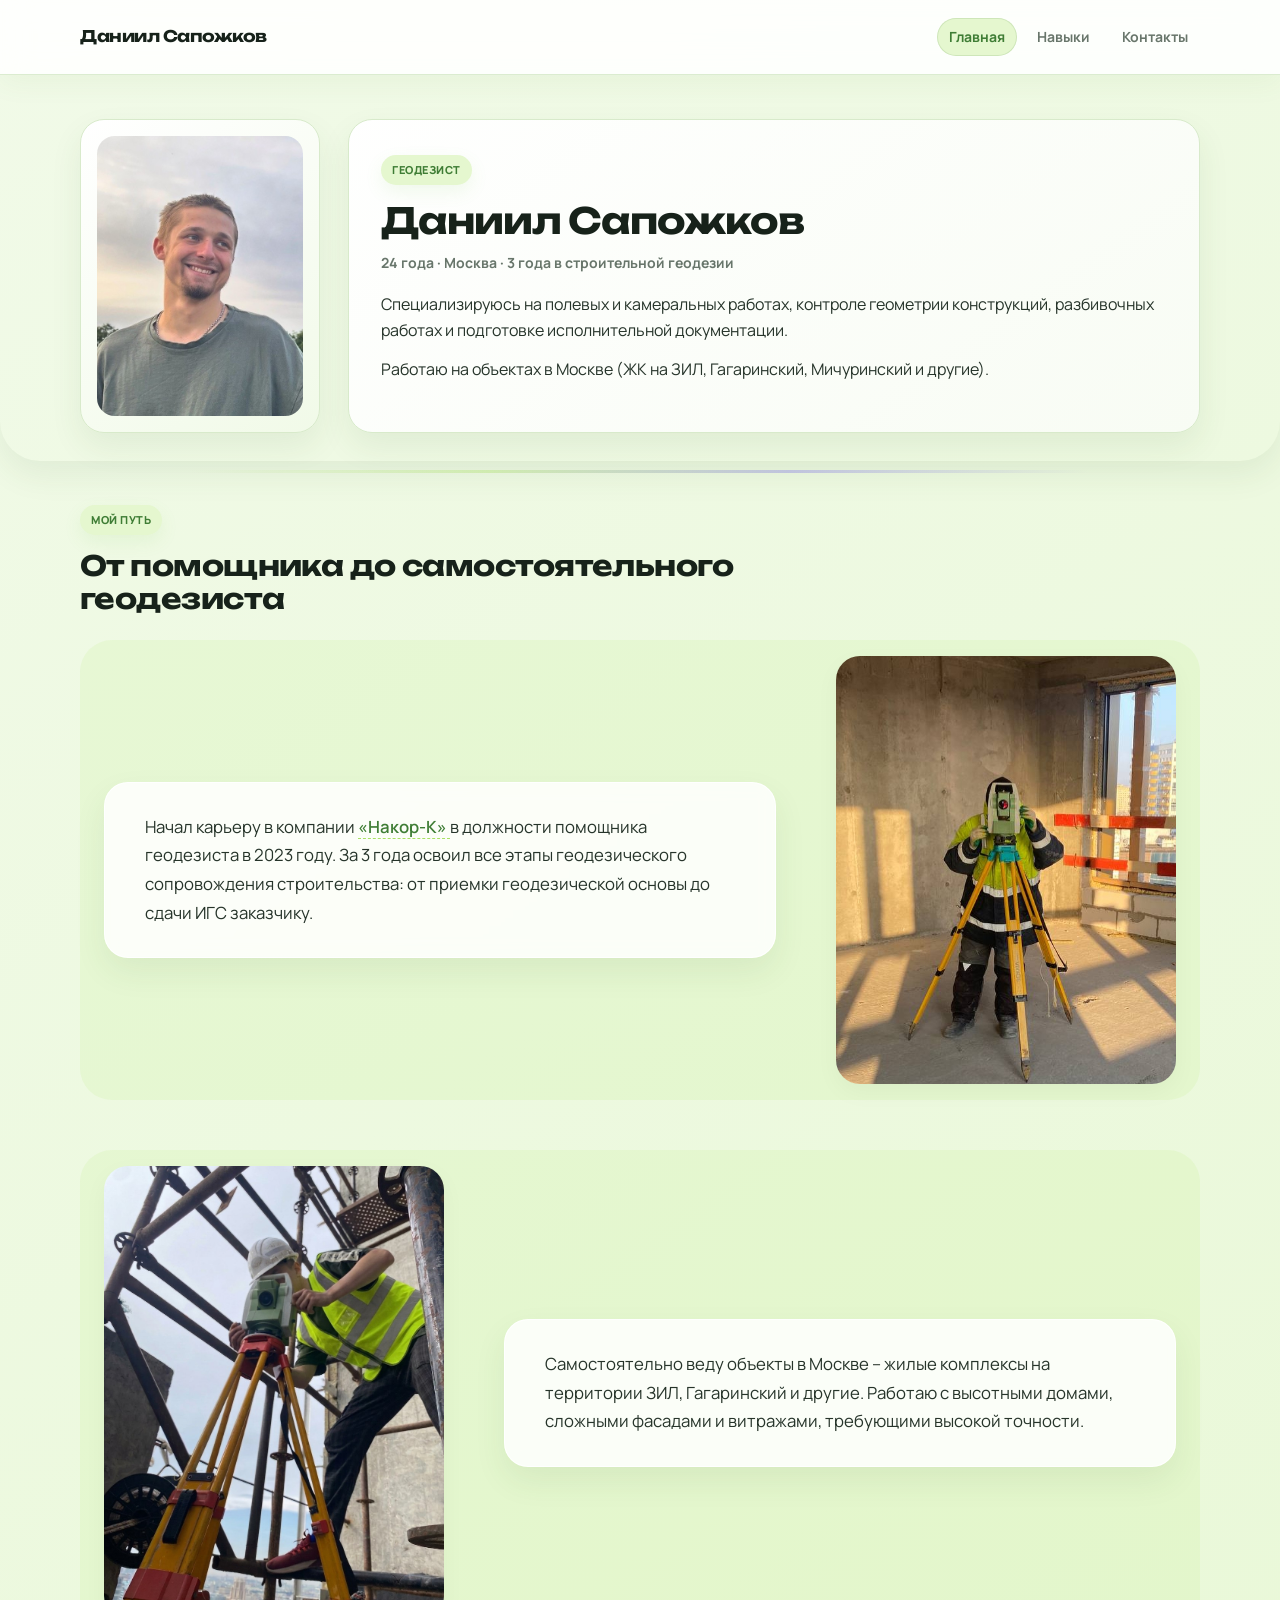
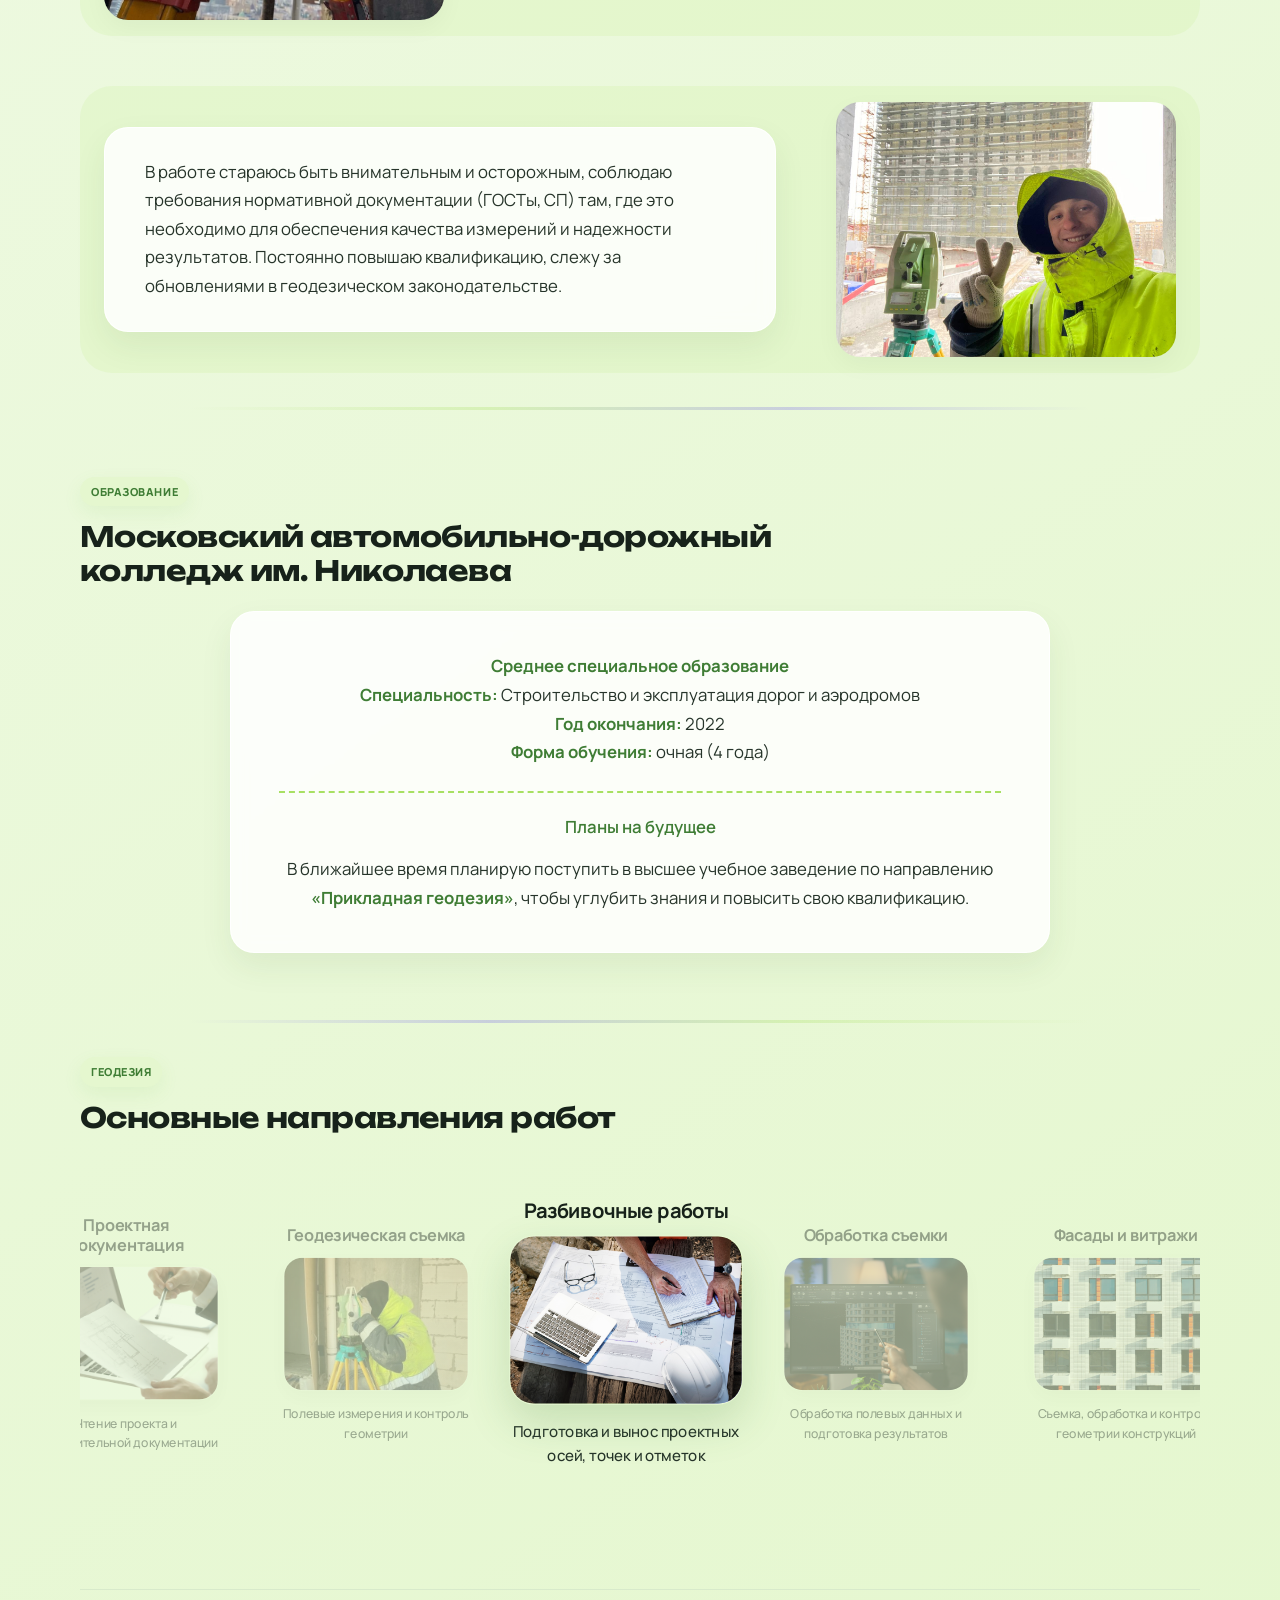
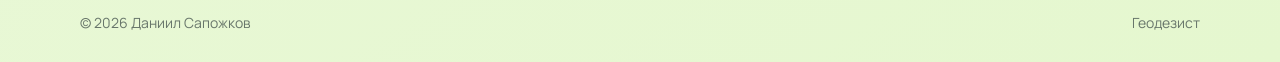
==== index.html @ 373ad5f1 "Update index.html" ====
<!DOCTYPE html>
<html lang="ru">
<head>
  <meta charset="UTF-8" />
  <meta name="viewport" content="width=device-width, initial-scale=1.0" />
  <title>Даниил Сапожков | Главная</title>
  <meta name="description" content="Профессиональный профиль геодезиста Даниила Сапожкова." />
  
  <style>
    /* ====================================================
       ВСЕ СТИЛИ (ОБЪЕДИНеННЫЕ) – ЗДЕСЬ ВСе, ЧТО БЫЛО В main.css
       + ДОПОЛНИТЕЛЬНЫЕ СТИЛИ ДЛЯ ГЛАВНОЙ СТРАНИЦЫ
       ==================================================== */

    /* ---- Шрифты ---- */
    @import url('https://fonts.googleapis.com/css2?family=Manrope:wght@400;500;600;700;800&family=Unbounded:wght@500;600;700&display=swap');

    /* ---- Переменные ---- */
    :root {
      --black: #17221A;
      --text: #26342A;
      --muted: #68766B;
      --white: #FFFFFF;
      --page: #F8FCF5;
      --accent: #A8E063;
      --accent-dark: #3F7D35;
      --accent-soft: #E5F7CF;
      --green-light: #F1FAE8;
      --green-pale: #F8FCF4;
      --green-medium: #72C94A;
      --accent-extra: #7C6FE8;
      --accent-extra-soft: #EEECFF;
      --border: #D8EACB;
      --card: #FFFFFF;
      --shadow: 0 14px 32px rgba(47, 91, 40, 0.08);
      --shadow-hover: 0 18px 42px rgba(47, 91, 40, 0.15);
      --radius-xl: 24px;
      --radius-lg: 18px;
      --radius-md: 14px;
    }

    /* ---- Сброс ---- */
    * {
      box-sizing: border-box;
    }
    html {
      scroll-behavior: smooth;
    }
body {
  margin: 0;
  font-family: "Manrope", Arial, sans-serif;
  color: var(--text);
  background: linear-gradient(145deg, var(--green-light), var(--accent-soft)); /* тот же, что в Hero */
  line-height: 1.6;
  cursor: url('data:image/svg+xml;utf8,<svg xmlns="http://www.w3.org/2000/svg" width="28" height="28" viewBox="0 0 28 28"><circle cx="14" cy="14" r="8" fill="%23d32f2f" stroke="white" stroke-width="2"/><path d="M14 2 L14 10 M14 18 L14 26 M2 14 L10 14 M18 14 L26 14" stroke="%23d32f2f" stroke-width="3"/><circle cx="14" cy="14" r="3" fill="white"/></svg>') 14 14, auto;
}
    a { color: inherit; text-decoration: none; }
    p { margin: 0 0 14px; }
    h1, h2, h3, h4 {
      margin: 0;
      color: var(--black);
      line-height: 1.2;
    }
    h1, h2 {
      font-family: "Unbounded", "Manrope", Arial, sans-serif;
    }
    h1 { font-size: clamp(26px, 3vw, 36px); letter-spacing: -0.03em; }
    h2 { font-size: clamp(20px, 2.2vw, 28px); letter-spacing: -0.02em; }
    h3 { font-size: 18px; font-weight: 800; }
    h4 { font-size: 16px; font-weight: 800; }

    /* ---- Контейнер ---- */
    .container {
      width: min(1120px, calc(100% - 40px));
      margin: 0 auto;
    }

   
    /* ---- Шапка ---- */
    .site-header {
      position: sticky;
      top: 0;
      z-index: 20;
      background: rgba(255, 255, 255, 0.88);
      backdrop-filter: blur(14px);
      border-bottom: 1px solid rgba(216, 234, 203, 0.9);
      box-shadow: 0 8px 28px rgba(82, 143, 57, 0.06);
    }
    .nav {
      min-height: 74px;
      display: flex;
      align-items: center;
      justify-content: space-between;
      gap: 24px;
    }
    .brand {
      font-family: "Unbounded", "Manrope", Arial, sans-serif;
      font-size: 16px;
      font-weight: 700;
      letter-spacing: -0.03em;
      color: var(--black);
    }
    .nav__links {
      display: flex;
      align-items: center;
      gap: 8px;
      flex-wrap: wrap;
    }
    .nav__link {
      padding: 8px 12px;
      border-radius: 999px;
      color: var(--muted);
      font-size: 14px;
      font-weight: 700;
      transition: background 0.2s, color 0.2s, transform 0.2s;
    }
    .nav__link:hover {
      background: var(--accent-soft);
      color: var(--accent-dark);
      transform: translateY(-1px);
    }
    .nav__link.is-active {
      background: var(--accent-soft);
      color: var(--accent-dark);
      box-shadow: inset 0 0 0 1px rgba(63, 125, 53, 0.14);
    }

    /* ---- Общие элементы ---- */
    .eyebrow,
    .section__kicker,
    .contact-layout__label {
      display: inline-flex;
      width: fit-content;
      margin: 0 0 14px;
      padding: 6px 11px;
      border-radius: 999px;
      background: var(--accent-soft);
      color: var(--accent-dark);
      font-size: 11px;
      font-weight: 900;
      text-transform: uppercase;
      letter-spacing: 0.05em;
      box-shadow: 0 7px 18px rgba(114, 201, 74, 0.10);
    }
    .section {
      padding: 44px 0;
    }
    .section--soft {
      background: linear-gradient(135deg, #E9F9D8 0%, #F7FCF1 48%, #FFFFFF 100%);
      border-top: 1px solid var(--border);
      border-bottom: 1px solid var(--border);
    }
    .section__head {
      max-width: 820px;
      margin-bottom: 24px;
    }
    .section__head--center {
      text-align: center;
      margin-left: auto;
      margin-right: auto;
    }
    .section__title {
      margin-bottom: 8px;
    }
    .lead {
      max-width: 850px;
      margin-top: 18px;
      color: var(--muted);
      font-size: 16px;
    }
    .lead--secondary {
      margin-top: 10px;
      font-size: 15.5px;
    }
    .text-block {
      color: var(--muted);
      font-size: 15.5px;
    }
    .text-block p {
      margin-bottom: 14px;
    }

    /* ---- Кнопки ---- */
    .button {
      display: inline-flex;
      align-items: center;
      justify-content: center;
      min-height: 44px;
      padding: 10px 17px;
      border-radius: 13px;
      border: 1px solid var(--accent);
      background: linear-gradient(135deg, #B5EB72, #91D653);
      color: #183017;
      font-size: 14px;
      font-weight: 800;
      box-shadow: 0 10px 24px rgba(114, 201, 74, 0.23);
      transition: background 0.2s, border-color 0.2s, transform 0.2s, box-shadow 0.2s;
    }
    .button:hover {
      background: linear-gradient(135deg, #ABE565, #80C846);
      border-color: var(--green-medium);
      transform: translateY(-2px);
      box-shadow: 0 14px 30px rgba(63, 125, 53, 0.23);
    }
    .button--ghost {
      background: #FFFFFF;
      color: var(--black);
      border-color: var(--border);
      box-shadow: none;
    }
    .button--ghost:hover {
      background: var(--green-light);
      border-color: #C4E1B1;
      color: var(--accent-dark);
      box-shadow: 0 8px 20px rgba(63, 125, 53, 0.08);
    }
    .actions {
      display: flex;
      flex-wrap: wrap;
      gap: 12px;
      margin-top: 24px;
    }

    /* ---- Hero (главная страница) ---- */
    .home-intro {
      padding: 44px 0 28px;
      background: transparent;
      border-radius: 0 0 40px 40px;
      box-shadow: var(--shadow);
      position: relative;
    }
    .home-intro::after {
      content: '';
      position: absolute;
      bottom: -12px;
      left: 50%;
      transform: translateX(-50%);
      width: 90%;
      max-width: 900px;
      height: 3px;
      background: linear-gradient(90deg, transparent, var(--accent), var(--accent-extra), transparent);
      border-radius: 4px;
      opacity: 0.35;
    }
    .home-intro__grid {
      display: grid;
      grid-template-columns: 240px 1fr;
      gap: 28px;
      align-items: stretch;
    }
    .home-photo-card {
      border: 1px solid var(--border);
      background: var(--white);
      border-radius: var(--radius-xl);
      box-shadow: var(--shadow);
      padding: 16px;
      display: flex;
      align-items: stretch;
      background: linear-gradient(145deg, #FFFFFF, var(--green-light));
      transition: box-shadow 0.25s, transform 0.25s, border-color 0.3s;
    }
    .home-photo-card:hover {
      box-shadow: var(--shadow-hover);
      border-color: var(--accent);
      transform: translateY(-4px);
    }
    .home-photo-card img {
      display: block;
      width: 100%;
      height: 100%;
      min-height: 280px;
      object-fit: cover;
      border-radius: 18px;
    }
    .home-summary-card {
      padding: 32px;
      border: 1px solid var(--border);
      background: var(--white);
      border-radius: var(--radius-xl);
      box-shadow: var(--shadow);
      display: flex;
      flex-direction: column;
      justify-content: center;
      background: linear-gradient(145deg, rgba(255,255,255,0.98), var(--green-pale));
      transition: box-shadow 0.25s, transform 0.25s;
    }
    .home-summary-card:hover {
      box-shadow: var(--shadow-hover);
      transform: translateY(-4px);
    }
    .home-summary-meta {
      color: var(--muted);
      font-size: 14px;
      font-weight: 700;
      margin-top: 10px;
      margin-bottom: 18px;
    }
    .home-summary-text {
      max-width: 780px;
      color: var(--text);
      font-size: 16px;
    }

 .about-row {
  display: flex;
  align-items: center;
  gap: 60px;
  background: rgba(168, 224, 99, 0.12);
  border-radius: 32px;
  padding: 16px 24px;
  transition: background 0.3s ease, box-shadow 0.3s ease;
}
.about-row:hover {
  background: rgba(168, 224, 99, 0.22);
  box-shadow: 0 8px 24px rgba(63, 125, 53, 0.08);
}
 
    .about-grid {
      display: flex;
      flex-direction: column;
      gap: 50px;
    }
    .about-row {
      display: flex;
      align-items: center;
      gap: 60px;
    }
    .about-row--reverse {
      flex-direction: row-reverse;
    }
    .about-text-card {
      flex: 1;
      min-width: 280px;
      background: rgba(255, 255, 255, 0.85);
      backdrop-filter: blur(8px);
      padding: 30px 40px;
      border-radius: var(--radius-xl);
      box-shadow: var(--shadow);
      border: 1px solid rgba(255, 255, 255, 0.9);
      transition: all 0.3s;
      font-size: 1.05rem;
      color: var(--text);
      line-height: 1.7;
    }
    .about-text-card:hover {
      box-shadow: var(--shadow-hover);
      transform: translateY(-4px);
      background: rgba(255, 255, 255, 0.95);
      border-color: var(--accent);
    }
    .about-text-card p {
      margin-bottom: 16px;
    }
    .about-text-card p:last-child { margin-bottom: 0; }
    .about-text-card strong {
      color: var(--accent-dark);
      font-weight: 600;
    }
    .about-image {
      flex: 0 0 340px;
      border-radius: 24px;
      overflow: hidden;
      transition: all 0.3s;
      box-shadow: 0 8px 24px rgba(0,0,0,0.04);
    }
    .about-image:hover {
      transform: scale(1.02) translateY(-4px);
      box-shadow: 0 16px 40px rgba(63,125,53,0.15);
    }
    .about-image img {
      width: 100%;
      height: auto;
      display: block;
    }

    /* ---- Education ---- */
    .section--education {
      padding: 60px 0;
      background: transparent;
      position: relative;
    }
    .section--education::before {
      content: '';
      position: absolute;
      top: -10px;
      left: 50%;
      transform: translateX(-50%);
      width: 90%;
      max-width: 900px;
      height: 3px;
      background: linear-gradient(90deg, transparent, var(--accent), var(--accent-extra), transparent);
      border-radius: 4px;
      opacity: 0.3;
    }
    .section--education::after {
      content: '';
      position: absolute;
      bottom: -10px;
      left: 50%;
      transform: translateX(-50%);
      width: 90%;
      max-width: 900px;
      height: 3px;
      background: linear-gradient(90deg, transparent, var(--accent-extra), var(--accent), transparent);
      border-radius: 4px;
      opacity: 0.3;
    }

    .education-card {
      max-width: 820px;
      margin: 0 auto;
      background: rgba(255, 255, 255, 0.85);
      backdrop-filter: blur(8px);
      padding: 40px 48px;
      border-radius: var(--radius-xl);
      box-shadow: var(--shadow);
      border: 1px solid rgba(255, 255, 255, 0.9);
      transition: all 0.3s;
      font-size: 1.05rem;
      color: var(--text);
      line-height: 1.7;
      text-align: center;
      position: relative; /* для позиционирования тултипа */
      cursor: help;
    }
    .education-card:hover {
      box-shadow: var(--shadow-hover);
      transform: translateY(-4px);
      border-color: var(--accent);
    }
    .education-card strong {
      color: var(--accent-dark);
    }

    /* ----- Тултип для образования ----- */
    .education-card .tooltip {
      position: absolute;
      bottom: calc(100% + 14px);
      left: 50%;
      transform: translateX(-50%) translateY(6px);
      background: var(--accent-dark);
      color: var(--white);
      padding: 16px 20px;
      border-radius: 12px;
      font-size: 14px;
      line-height: 1.5;
      width: 300px;
      max-width: 90vw;
      box-shadow: 0 8px 30px rgba(0,0,0,0.15);
      z-index: 10;
      text-align: left;
      opacity: 0;
      visibility: hidden;
      transition: opacity 0.25s ease, transform 0.25s ease, visibility 0.25s;
      pointer-events: none;
    }
    .education-card .tooltip::after {
      content: '';
      position: absolute;
      top: 100%;
      left: 50%;
      transform: translateX(-50%);
      border: 8px solid transparent;
      border-top-color: var(--accent-dark);
    }
    .education-card .tooltip.active {
      opacity: 1;
      visibility: visible;
      transform: translateX(-50%) translateY(0);
    }

    @media (max-width: 480px) {
      .education-card .tooltip {
        width: 260px;
        left: 50%;
        transform: translateX(-50%) translateY(6px);
        padding: 14px 16px;
        font-size: 13px;
      }
      .education-card .tooltip.active {
        transform: translateX(-50%) translateY(0);
      }
    }

    /* ---- Карусель (направления работ) ---- */
 
    .section--skills-slider::before {
      content: '';
      position: absolute;
      top: -10px;
      left: 50%;
      transform: translateX(-50%);
      width: 90%;
      max-width: 900px;
      height: 3px;
      background: linear-gradient(90deg, transparent, var(--accent), var(--accent-extra), transparent);
      border-radius: 4px;
      opacity: 0.3;
    }
    .carousel-wrapper {
      position: relative;
      overflow: hidden;
      margin-top: 30px;
      padding: 30px 0;
    }
    .carousel-track {
      display: flex;
      gap: 30px;
      transition: transform 0.1s linear;
      will-change: transform;
      align-items: center;
      padding: 0 20px;
    }
    .carousel-slide {
      flex: 0 0 220px;
      display: flex;
      flex-direction: column;
      align-items: center;
      text-align: center;
      transition: all 0.4s cubic-bezier(0.25, 0.46, 0.45, 0.94);
      opacity: 0.4;
      transform: scale(0.85);
      filter: blur(0.5px);
      position: relative;
    }
    .carousel-slide.active {
      opacity: 1;
      transform: scale(1.05);
      filter: blur(0);
      z-index: 2;
    }
    .carousel-slide h3 {
      font-size: 1.2rem;
      font-weight: 700;
      margin-bottom: 12px;
      color: var(--black);
      letter-spacing: -0.02em;
    }
    .carousel-slide__card {
      width: 100%;
      height: 160px;
      border-radius: 24px;
      overflow: hidden;
      position: relative;
      background: var(--green-light);
      box-shadow: 0 8px 24px rgba(0,0,0,0.06);
      border: 2px solid transparent;
      background-clip: padding-box;
      transition: all 0.4s ease;
    }
    .carousel-slide__card::before {
      content: '';
      position: absolute;
      inset: -2px;
      border-radius: 26px;
      padding: 2px;
      background: linear-gradient(135deg, transparent 30%, var(--accent), var(--accent-extra));
      -webkit-mask: linear-gradient(#fff 0 0) content-box, linear-gradient(#fff 0 0);
      mask: linear-gradient(#fff 0 0) content-box, linear-gradient(#fff 0 0);
      -webkit-mask-composite: xor;
      mask-composite: exclude;
      opacity: 0;
      transition: opacity 0.4s;
      pointer-events: none;
    }
    .carousel-slide.active .carousel-slide__card::before {
      opacity: 1;
    }
    .carousel-slide.active .carousel-slide__card {
      box-shadow: 0 16px 40px rgba(63,125,53,0.20);
      transform: scale(1.02);
    }
    .carousel-slide__card img {
      width: 100%;
      height: 100%;
      object-fit: cover;
      display: block;
      transition: transform 0.6s;
    }
    .carousel-slide.active .carousel-slide__card img {
      transform: scale(1.04);
    }
    .carousel-slide p {
      font-size: 0.9rem;
      margin-top: 14px;
      color: var(--text);
      font-weight: 500;
      letter-spacing: -0.01em;
    }
    .carousel-slide.active:hover .carousel-slide__card {
      box-shadow: 0 20px 48px rgba(63,125,53,0.25);
    }

    /* ---- Footer ---- */
    .footer {
      padding: 28px 0;
      color: var(--muted);
    }
    .footer__inner {
      display: flex;
      justify-content: space-between;
      gap: 16px;
      border-top: 1px solid var(--border);
      padding-top: 22px;
      font-size: 14px;
    }

    /* ---- Адаптив ---- */
    @media (max-width: 980px) {
      .home-intro__grid {
        grid-template-columns: 1fr;
        text-align: center;
      }
      .home-photo-card {
        max-width: 320px;
        margin: 0 auto;
      }
      .home-photo-card img {
        min-height: 240px;
      }
    }
    @media (max-width: 768px) {
      .home-photo-card {
        max-width: 200px;
      }
      .home-summary-card {
        padding: 24px 20px;
      }
      .home-summary-card h1 {
        font-size: 2.2rem;
      }
      .section__title {
        font-size: 1.8rem;
      }
      .about-row {
        flex-direction: column !important;
        gap: 30px;
      }
      .about-image {
        flex: 0 0 auto;
        width: 100%;
        max-width: 400px;
      }
      .about-text-card {
        padding: 24px 20px;
      }
      .education-card {
        padding: 24px 20px;
      }
      .carousel-slide {
        flex: 0 0 160px;
      }
      .carousel-slide__card {
        height: 120px;
      }
      .carousel-slide h3 {
        font-size: 1rem;
      }
      .carousel-slide p {
        font-size: 0.8rem;
      }
      .home-intro::after,
      .section--about::after,
      .section--education::before,
      .section--education::after,
      .section--skills-slider::before {
        width: 90%;
      }
      .footer__inner {
        flex-direction: column;
      }
    }
  </style>
</head>
<body>

  <!-- HEADER -->
  <header class="site-header">
    <div class="container nav">
      <a class="brand" href="index.html">Даниил Сапожков</a>
      <nav class="nav__links">
        <a class="nav__link is-active" href="index.html">Главная</a>
        <a class="nav__link" href="skills.html">Навыки</a>
        <a class="nav__link" href="contact.html">Контакты</a>
      </nav>
    </div>
  </header>

  <main>
    <!-- HERO -->
    <section class="home-intro">
      <div class="container home-intro__grid">
        <div class="home-photo-card">
          <img src="images/ph2.jpg" alt="Даниил Сапожков">
        </div>
        <div class="home-summary-card">
          <span class="eyebrow">Геодезист</span>
          <h1>Даниил Сапожков</h1>
          <p class="home-summary-meta">24 года · Москва · 3 года в строительной геодезии</p>
          <p class="home-summary-text">
            Специализируюсь на полевых и камеральных работах, контроле геометрии конструкций,
            разбивочных работах и подготовке исполнительной документации.
          </p>
          <p class="home-summary-text">
            Работаю на объектах в Москве (ЖК на ЗИЛ, Гагаринский, Мичуринский и другие).
          </p>
        </div>
      </div>
    </section>

    <!-- ABOUT (Мой путь) -->
    <section class="section section--about">
      <div class="container">
        <div class="section__head">
          <span class="section__kicker">Мой путь</span>
          <h2 class="section__title">От помощника до самостоятельного геодезиста</h2>
        </div>
        <div class="about-grid">

          <!-- 1-я строка: ТЕКСТ + ФОТО -->
          <div class="about-row">
            <div class="about-text-card">
             <p>
  Начал карьеру в компании 
  <a href="https://nakor.ru/" target="_blank" style="color: inherit; text-decoration: none; border-bottom: 1px dashed var(--accent);">
    <strong>«Накор‑К»</strong>
  </a> 
  в должности помощника геодезиста в 2023 году.
  За 3 года освоил все этапы геодезического сопровождения строительства: от приемки геодезической основы
  до сдачи ИГС заказчику.
</p>
            </div>
            <div class="about-image">
              <img src="images/winter.jpg" alt="На объекте зимой">
            </div>
          </div>

          <!-- 2-я строка: ФОТО + ТЕКСТ (объекты) -->
          <div class="about-row">
            <div class="about-image">
              <img src="images/high.jpg" alt="Работа на объекте">
            </div>
            <div class="about-text-card">
              <p>
                Самостоятельно веду объекты в Москве – жилые комплексы на территории ЗИЛ, Гагаринский и другие.
                Работаю с высотными домами, сложными фасадами и витражами, требующими высокой точности.
              </p>
            </div>
          </div>

          <!-- 3-я строка: ТЕКСТ + ФОТО (внимательность, ГОСТы) -->
          <div class="about-row">
            <div class="about-text-card">
              <p>
                В работе стараюсь быть внимательным и осторожным, соблюдаю требования нормативной документации
                (ГОСТы, СП) там, где это необходимо для обеспечения качества измерений и надежности результатов.
                Постоянно повышаю квалификацию, слежу за обновлениями в геодезическом законодательстве.
              </p>
            </div>
            <div class="about-image">
              <img src="images/mee.jpg" alt="Повышение квалификации">
            </div>
          </div>

        </div>
      </div>
    </section>

    <!-- EDUCATION -->
    <section class="section section--education">
      <div class="container">
        <div class="section__head">
          <span class="section__kicker">Образование</span>
          <h2 class="section__title">Московский автомобильно-дорожный колледж им. Николаева</h2>
        </div>
        <div class="education-card" id="educationCard">
          <!-- Тултип (всплывающая подсказка) -->
          <div class="tooltip" id="educationTooltip">
            Во время обучения изучал основы геодезии. 
            Мне показалось это интересным, и поработав немного в дорожной сфере, я решил углубиться в геодезию. 
          </div> 

          <p>
            <strong>Среднее специальное образование</strong><br />
            <strong>Специальность:</strong> Строительство и эксплуатация дорог и аэродромов<br />
            <strong>Год окончания:</strong> 2022<br />
            <strong>Форма обучения:</strong> очная (4 года)
          </p>

          <!-- Планы на будущее -->
          <div style="margin-top: 24px; padding-top: 20px; border-top: 2px dashed var(--accent);">
            <p style="font-weight: 600; color: var(--accent-dark);">
              Планы на будущее
            </p>
            <p style="margin-bottom: 0;">
              В ближайшее время планирую поступить в высшее учебное заведение по направлению 
              <strong>«Прикладная геодезия»</strong>, 
              чтобы углубить знания и повысить свою квалификацию.
            </p>
          </div>
        </div>
      </div>
    </section>

    <!-- CAROUSEL (навыки) -->
    <section class="section section--skills-slider">
      <div class="container">
        <div class="section__head">
          <span class="section__kicker">Геодезия</span>
          <h2 class="section__title">Основные направления работ</h2>
        </div>

        <div class="carousel-wrapper">
          <div class="carousel-track" id="carouselTrack">
            <!-- 6 оригинальных -->
            <div class="carousel-slide" data-index="0">
              <h3>Проектная документация</h3>
              <div class="carousel-slide__card">
                <img src="images/project_docs.png" alt="Проектная документация">
              </div>
              <p>Чтение проекта и исполнительной документации</p>
            </div>
          
            <div class="carousel-slide" data-index="2">
              <h3>Геодезическая съемка</h3>
              <div class="carousel-slide__card">
                <img src="images/winter2.jpg" alt="Геодезическая съемка">
              </div>
              <p>Полевые измерения и контроль геометрии</p>
            </div>
              <div class="carousel-slide" data-index="1">
              <h3>Разбивочные работы</h3>
              <div class="carousel-slide__card">
                <img src="images/razbiv.jpg" alt="Разбивочные работы">
              </div>
              <p>Подготовка и вынос проектных осей, точек и отметок</p>
            </div>
            <div class="carousel-slide" data-index="3">
              <h3>Обработка съемки</h3>
              <div class="carousel-slide__card">
                <img src="images/chertezh.jpg" alt="Обработка съемки">
              </div>
              <p>Обработка полевых данных и подготовка результатов</p>
            </div>
            <div class="carousel-slide" data-index="4">
              <h3>Фасады и витражи</h3>
              <div class="carousel-slide__card">
                <img src="images/pik.jpg" alt="Фасады и витражи">
              </div>
              <p>Съемка, обработка и контроль геометрии конструкций</p>
            </div>
            <div class="carousel-slide" data-index="5">
              <h3>AutoCAD</h3>
              <div class="carousel-slide__card">
                <img src="images/autocad.png" alt="AutoCAD">
              </div>
              <p>Построение, корректировка и оформление чертежей</p>
            </div>
            <!-- Дубли для бесконечности -->
            <div class="carousel-slide" data-index="0">
              <h3>Проектная документация</h3>
              <div class="carousel-slide__card">
                <img src="images/project_docs.png" alt="Проектная документация">
              </div>
              <p>Чтение проекта и исполнительной документации</p>
            </div>
            <div class="carousel-slide" data-index="1">
              <h3>Разбивочные работы</h3>
              <div class="carousel-slide__card">
                <img src="images/razbiv.jpg" alt="Разбивочные работы">
              </div>
              <p>Подготовка и вынос проектных осей, точек и отметок</p>
            </div>
            <div class="carousel-slide" data-index="2">
              <h3>Геодезическая съемка</h3>
              <div class="carousel-slide__card">
                <img src="images/winter2.jpg" alt="Геодезическая съемка">
              </div>
              <p>Полевые измерения и контроль геометрии</p>
            </div>
            <div class="carousel-slide" data-index="3">
              <h3>Обработка съемки</h3>
              <div class="carousel-slide__card">
                <img src="images/chertezh.jpg" alt="Обработка съемки">
              </div>
              <p>Обработка полевых данных и подготовка результатов</p>
            </div>
            <div class="carousel-slide" data-index="4">
              <h3>Фасады и витражи</h3>
              <div class="carousel-slide__card">
                <img src="images/pik.jpg" alt="Фасады и витражи">
              </div>
              <p>Съемка, обработка и контроль геометрии конструкций</p>
            </div>
            <div class="carousel-slide" data-index="5">
              <h3>AutoCAD</h3>
              <div class="carousel-slide__card">
                <img src="images/autocad.png" alt="AutoCAD">
              </div>
              <p>Построение, корректировка и оформление чертежей</p>
            </div>
          </div>
        </div>
      </div>
    </section>
  </main>

  <!-- FOOTER -->
  <footer class="footer">
    <div class="container footer__inner">
      <span>© 2026 Даниил Сапожков</span>
      <span>Геодезист</span>
    </div>
  </footer>

  <script>
    // ----- 1. Карусель (без изменений) -----
    (function() {
      const track = document.getElementById('carouselTrack');
      if (!track) return;

      const slides = track.querySelectorAll('.carousel-slide');
      if (slides.length === 0) return;

      const wrapper = track.closest('.carousel-wrapper');
      const wrapperWidth = wrapper.offsetWidth;

      const slideWidth = slides[0].offsetWidth + 30;
      const totalSlides = slides.length;
      let currentOffset = 0;
      let speed = 1.5;
      let animationId = null;
      let isPaused = false;

      function updateActiveSlide() {
        const center = wrapperWidth / 2;
        slides.forEach((slide) => {
          const rect = slide.getBoundingClientRect();
          const slideCenter = rect.left + rect.width / 2;
          const distance = Math.abs(slideCenter - center);
          slide.classList.remove('active');
          if (distance < 150) {
            slide.classList.add('active');
          }
        });
      }

      function animate() {
        if (!isPaused) {
          currentOffset -= speed;
          if (Math.abs(currentOffset) >= (totalSlides / 2) * slideWidth) {
            currentOffset = 0;
          }
          track.style.transform = `translateX(${currentOffset}px)`;
          updateActiveSlide();
        }
        animationId = requestAnimationFrame(animate);
      }

      wrapper.addEventListener('mouseenter', () => { isPaused = true; });
      wrapper.addEventListener('mouseleave', () => { isPaused = false; });

      animate();

      let resizeTimer;
      window.addEventListener('resize', () => {
        clearTimeout(resizeTimer);
        resizeTimer = setTimeout(() => {}, 200);
      });

      setTimeout(updateActiveSlide, 50);
    })();

    // ----- 2. Тултип для образования (hover + click) -----
    (function() {
      const card = document.getElementById('educationCard');
      const tooltip = document.getElementById('educationTooltip');
      if (!card || !tooltip) return;

      // Определяем, есть ли поддержка hover (не touch-устройство)
      const hasHover = window.matchMedia('(hover: hover)').matches;

      if (hasHover) {
        // Десктоп: показываем при наведении, скрываем при уходе
        card.addEventListener('mouseenter', function() {
          tooltip.classList.add('active');
        });
        card.addEventListener('mouseleave', function() {
          tooltip.classList.remove('active');
        });
      } else {
        // Мобильные устройства: клик переключает видимость
        card.addEventListener('click', function(e) {
          e.stopPropagation(); // чтобы не закрывалось при клике внутрь
          tooltip.classList.toggle('active');
        });
        // Закрываем при клике в любое другое место
        document.addEventListener('click', function(e) {
          if (!card.contains(e.target)) {
            tooltip.classList.remove('active');
          }
        });
      }
    })();
  </script>
</body>
</html>
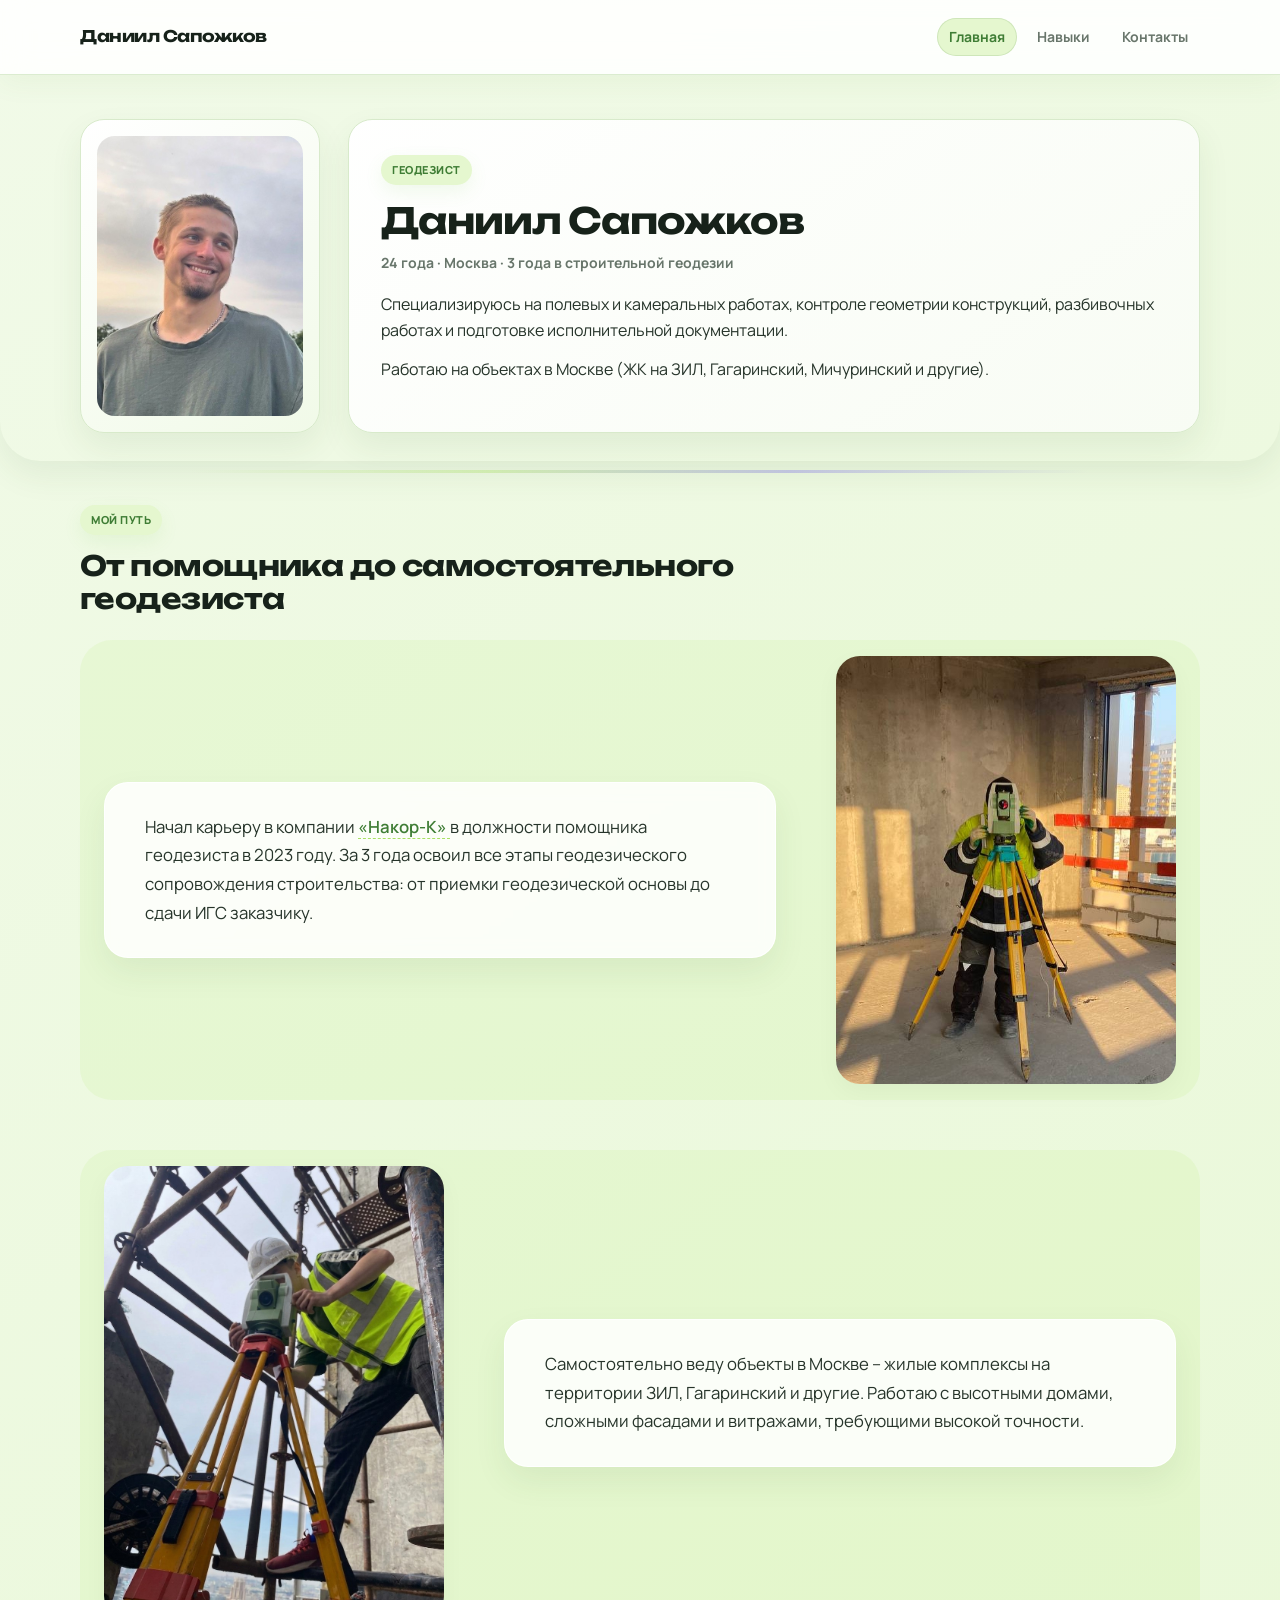
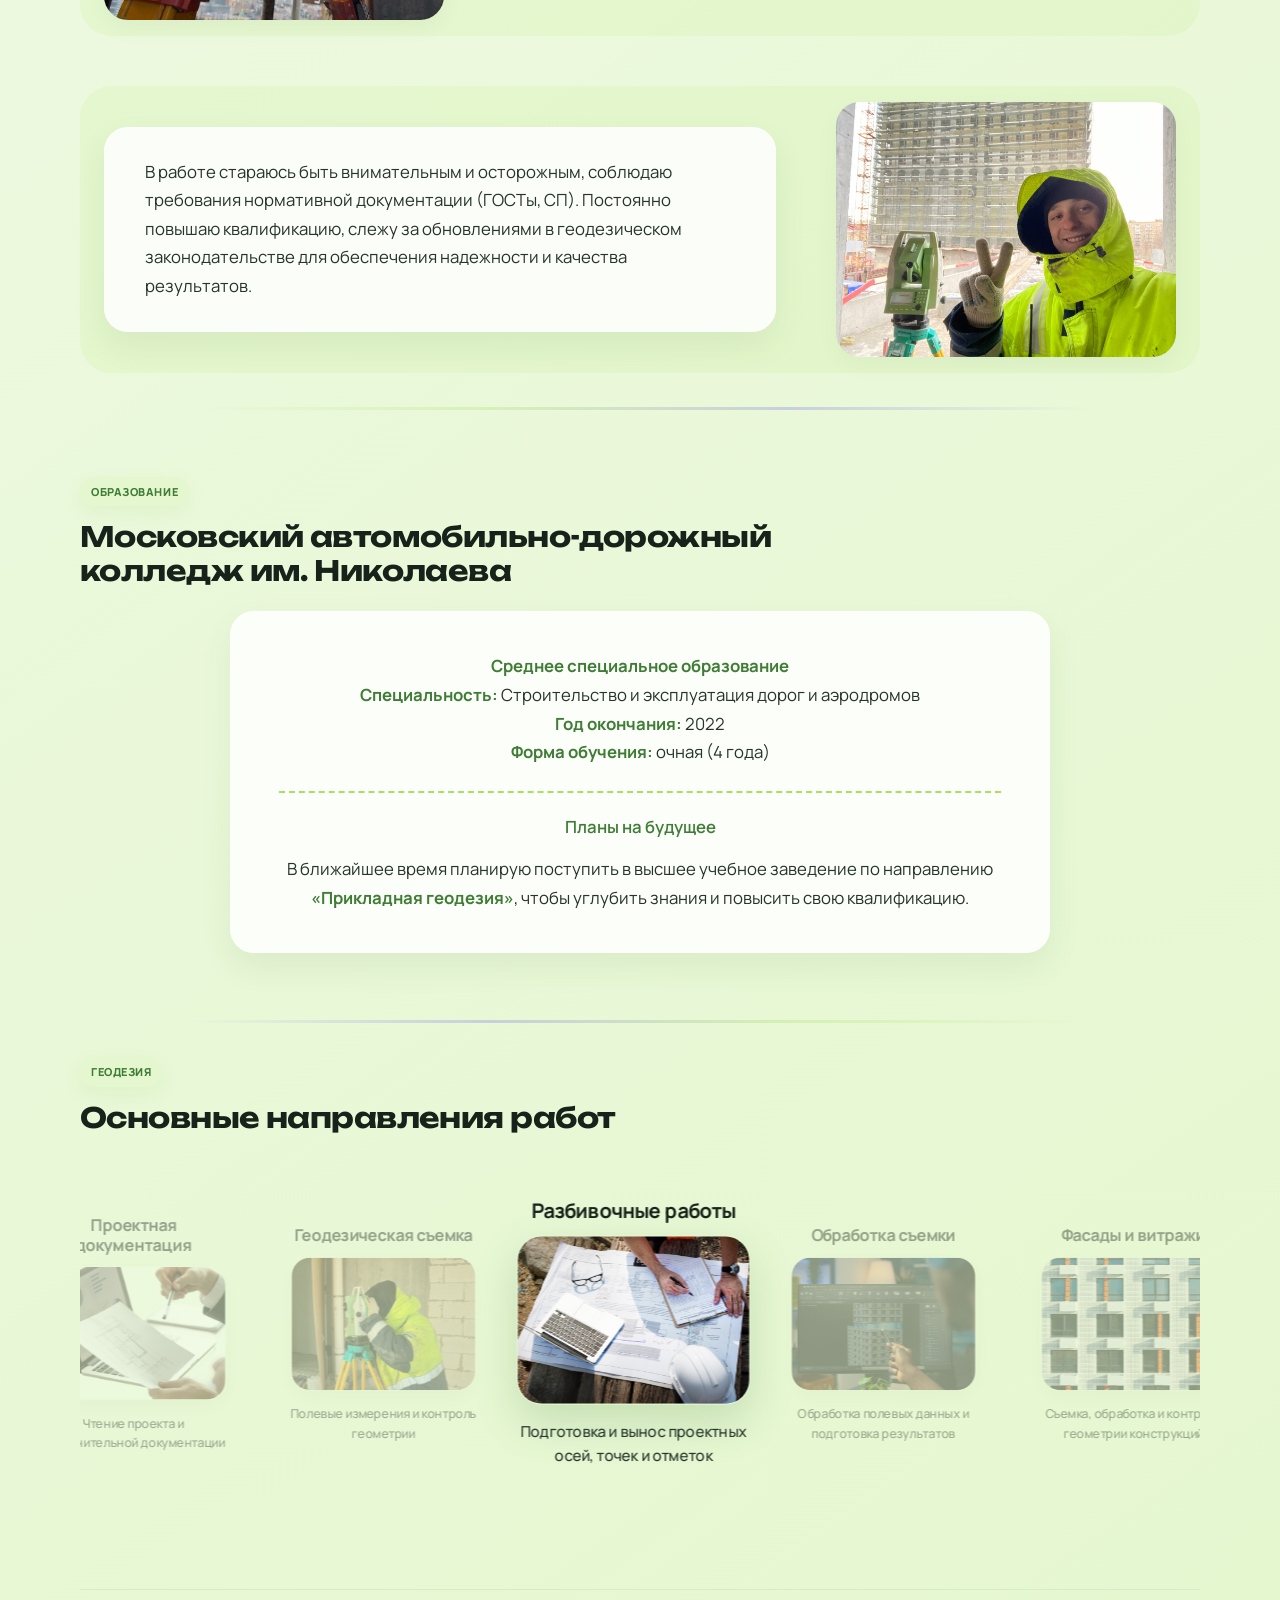
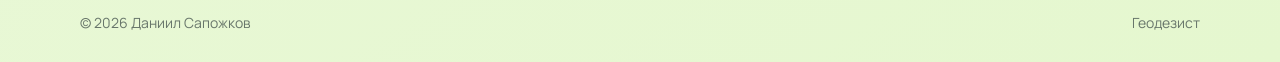
==== commit 0f872291: "11" ====
--- a/index.html
+++ b/index.html
@@ -753,8 +753,7 @@
             <div class="about-text-card">
               <p>
                 В работе стараюсь быть внимательным и осторожным, соблюдаю требования нормативной документации
-                (ГОСТы, СП) там, где это необходимо для обеспечения качества измерений и надежности результатов.
-                Постоянно повышаю квалификацию, слежу за обновлениями в геодезическом законодательстве.
+                (ГОСТы, СП). Постоянно повышаю квалификацию, слежу за обновлениями в геодезическом законодательстве для обеспечения надежности и качества результатов.
               </p>
             </div>
             <div class="about-image">
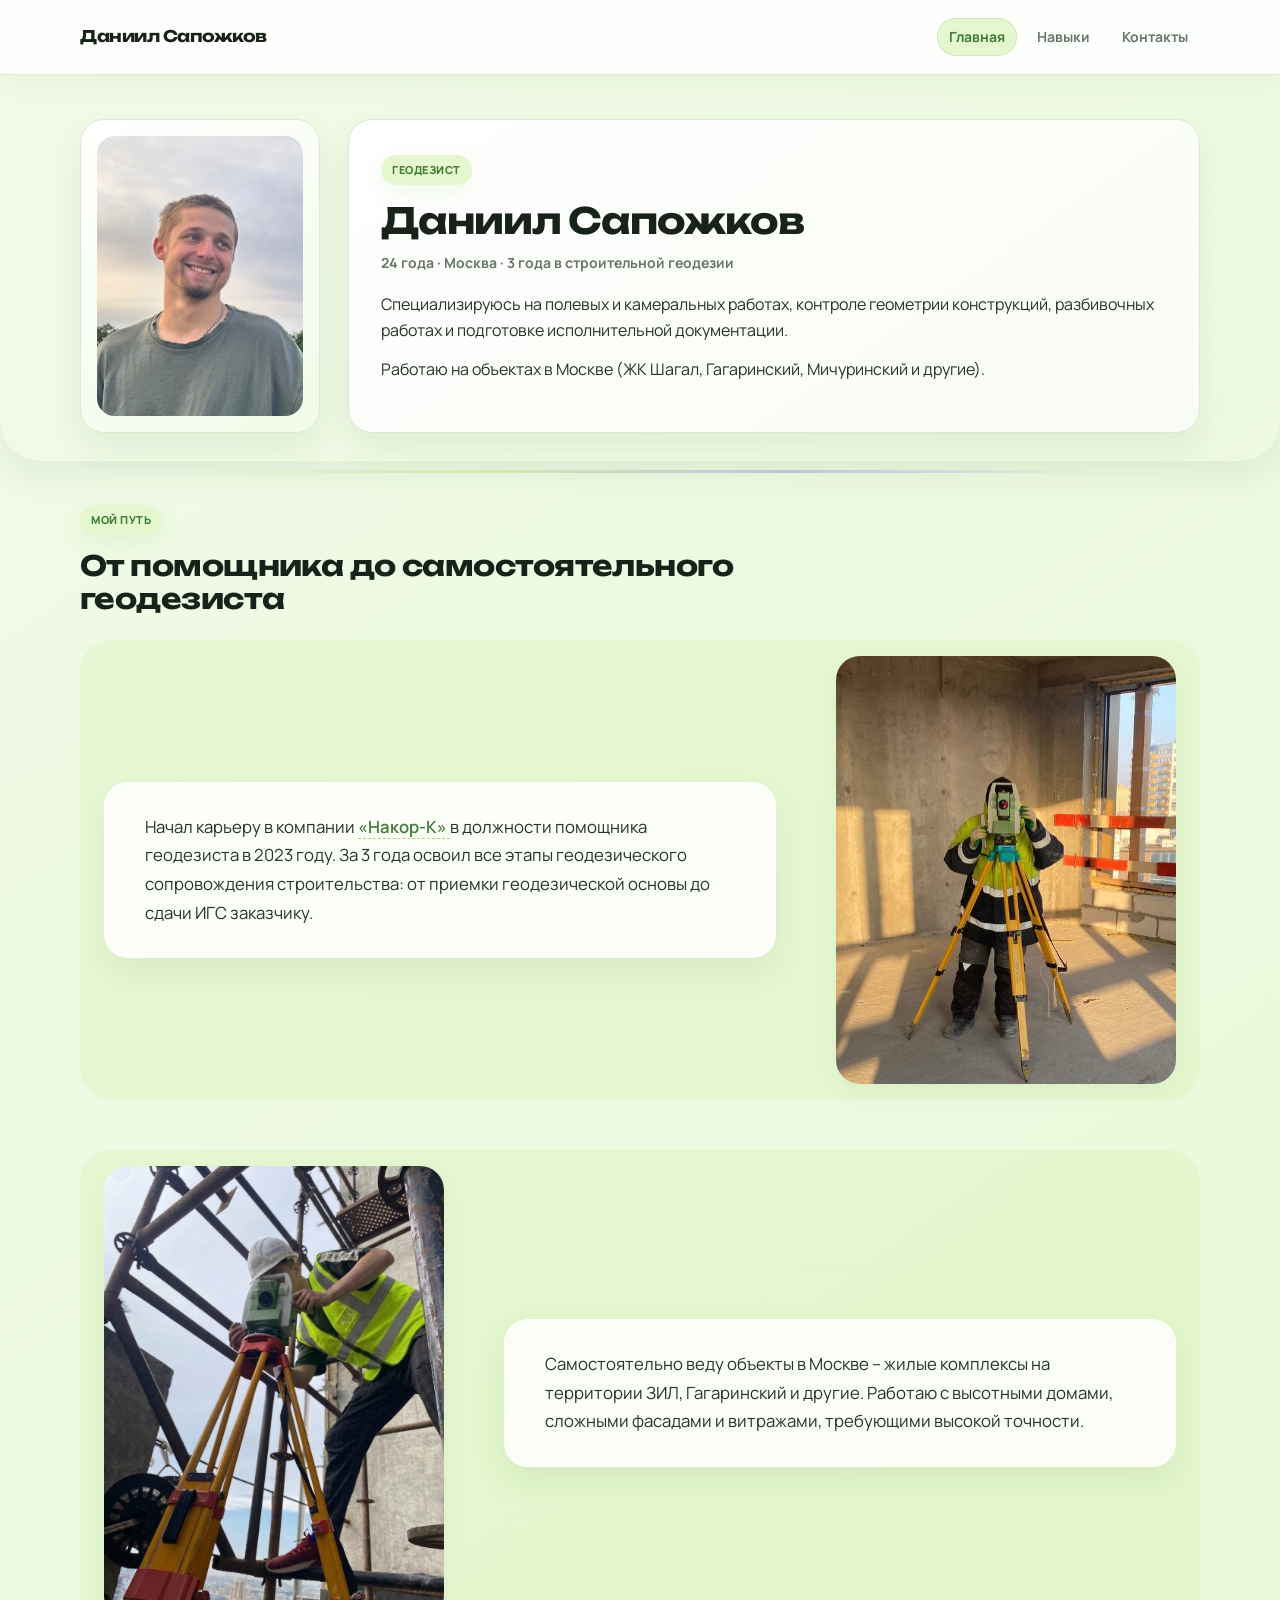
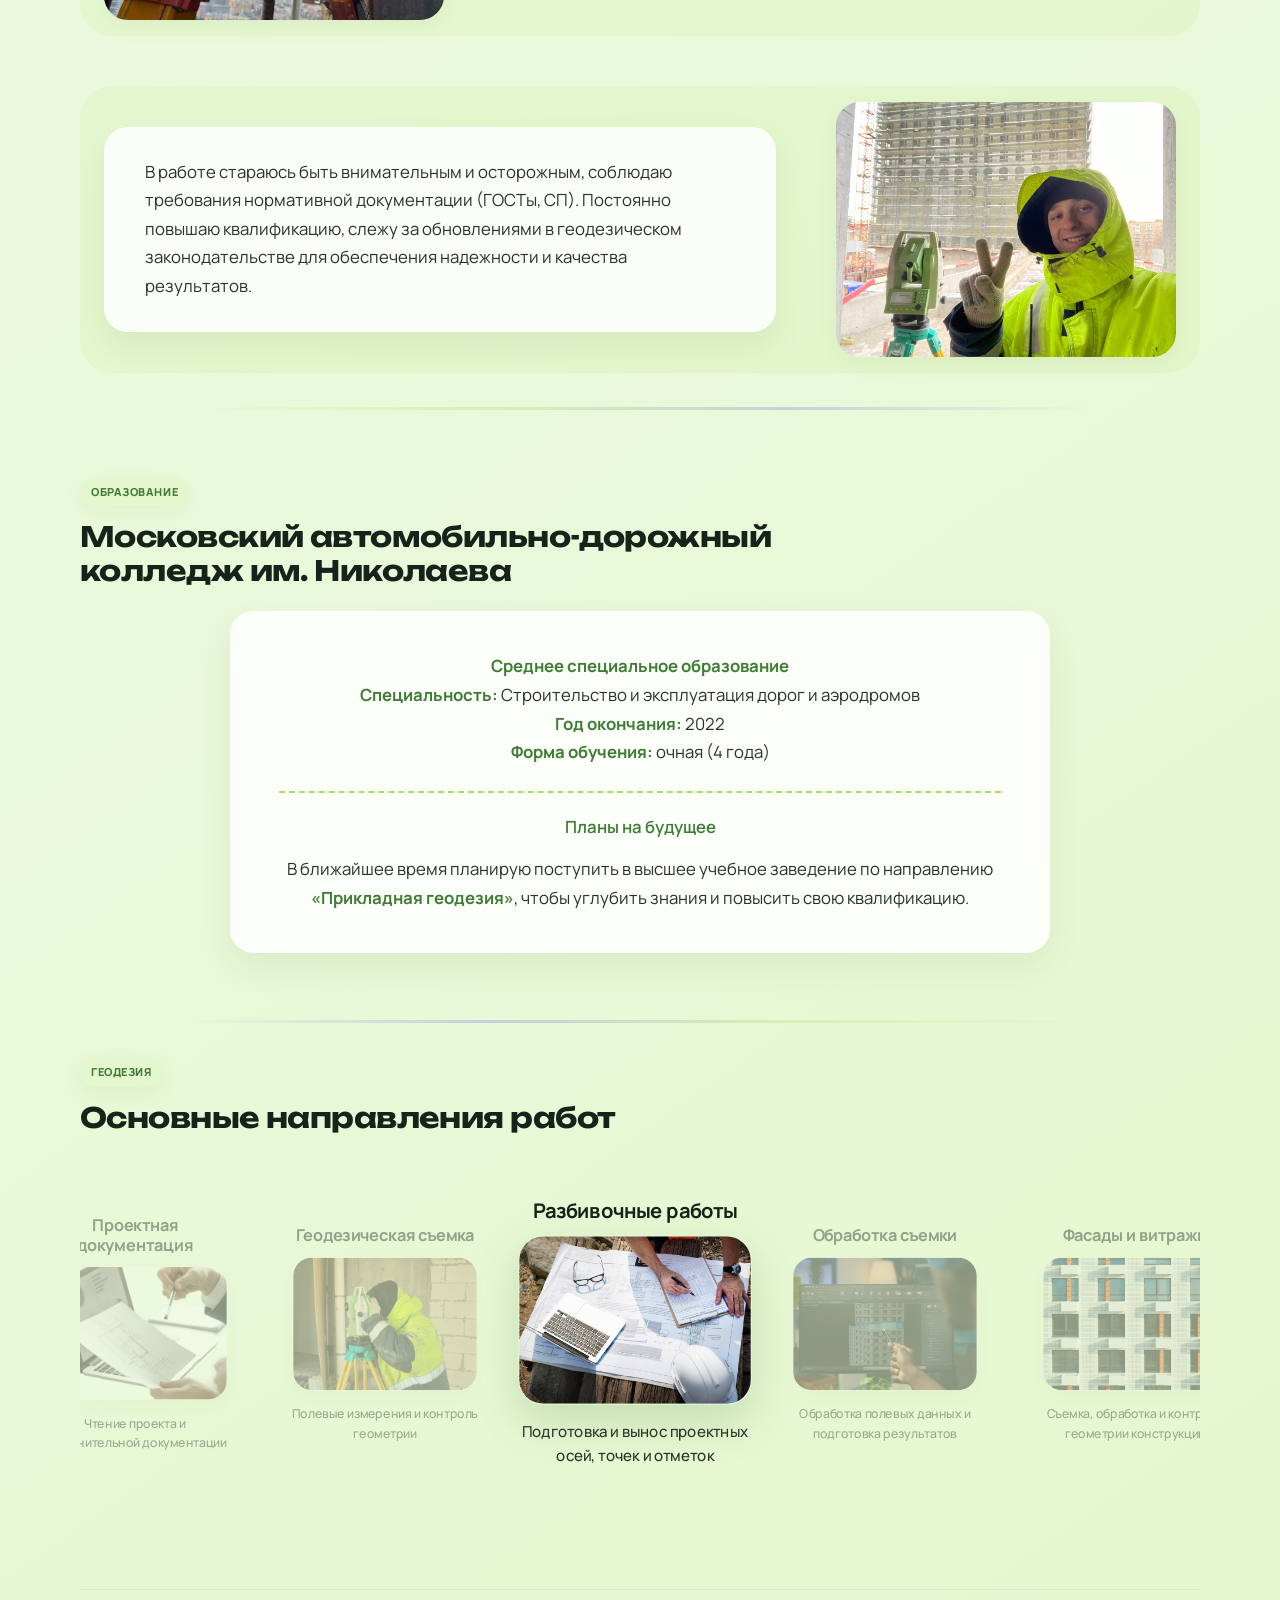
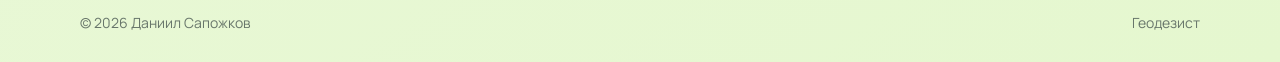
==== commit 8c396de3: "шагал" ====
--- a/index.html
+++ b/index.html
@@ -702,7 +702,7 @@
             разбивочных работах и подготовке исполнительной документации.
           </p>
           <p class="home-summary-text">
-            Работаю на объектах в Москве (ЖК на ЗИЛ, Гагаринский, Мичуринский и другие).
+            Работаю на объектах в Москве (ЖК Шагал, Гагаринский, Мичуринский и другие).
           </p>
         </div>
       </div>
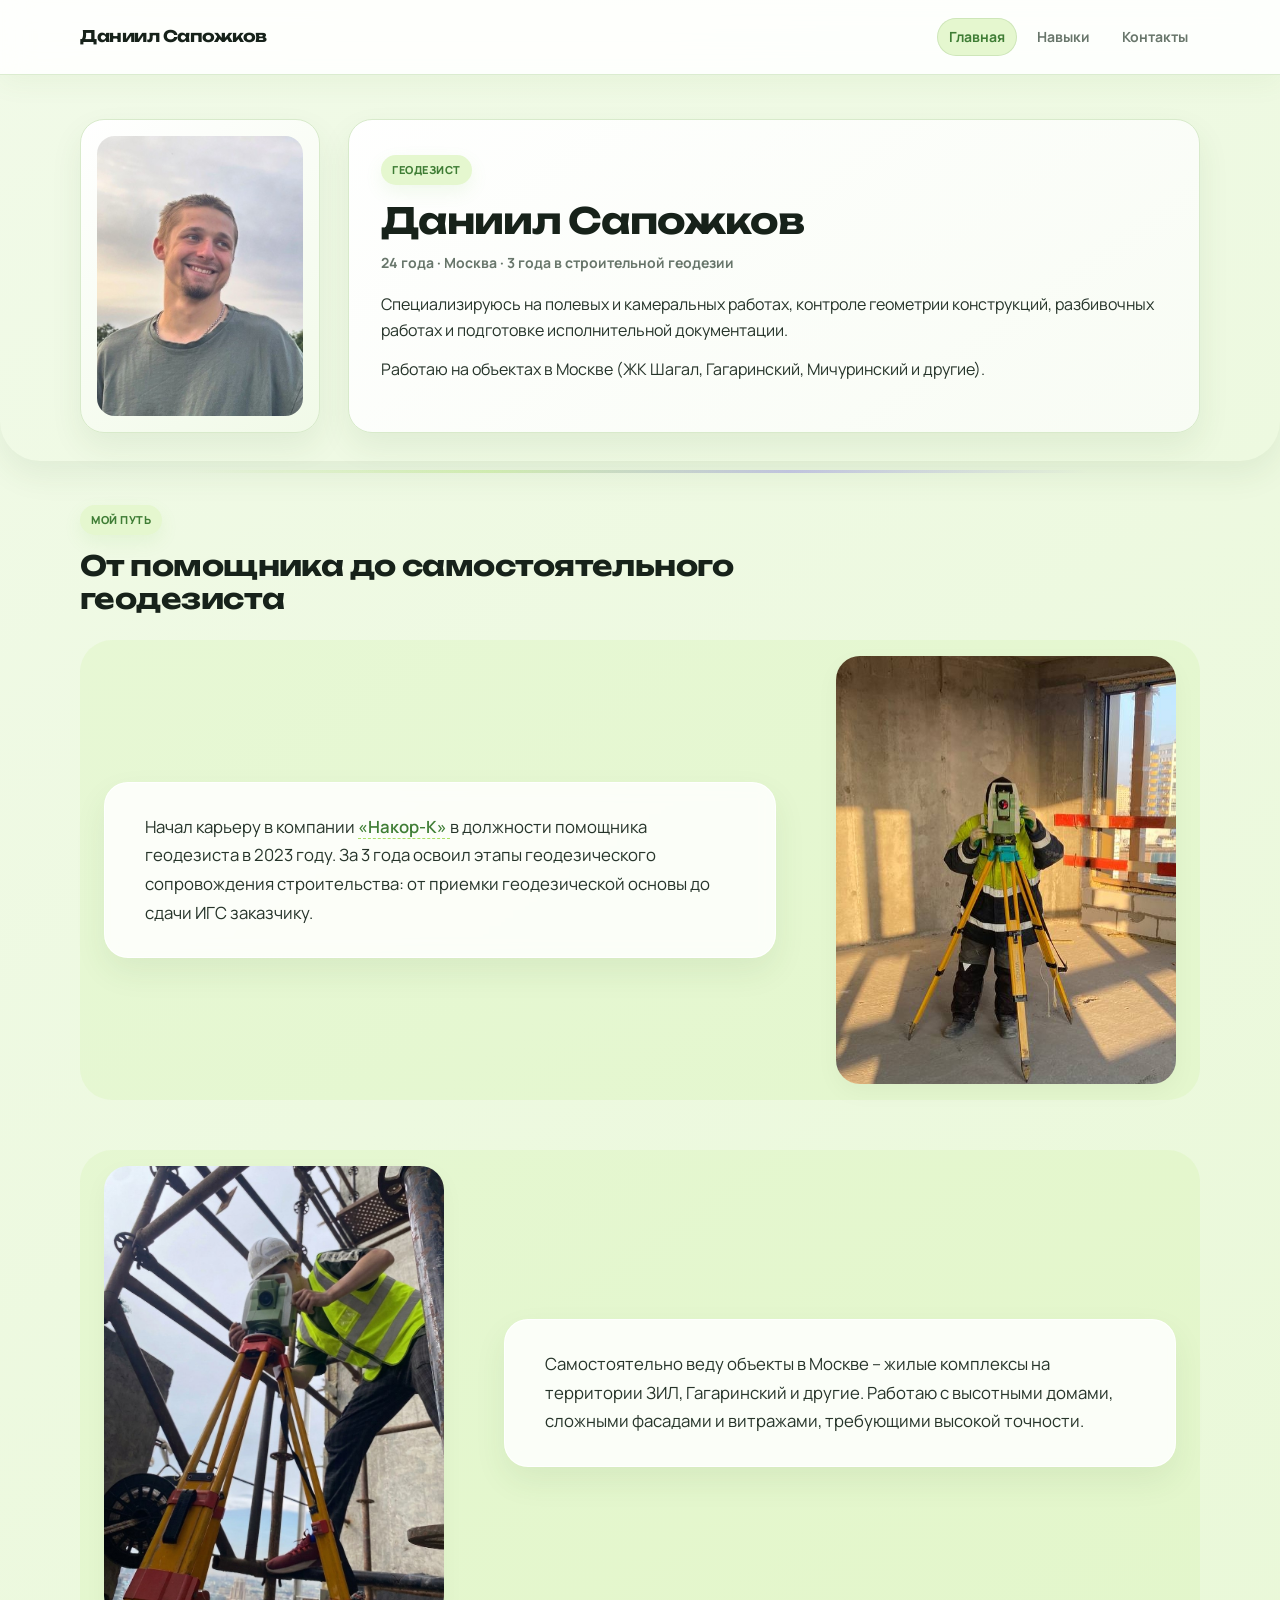
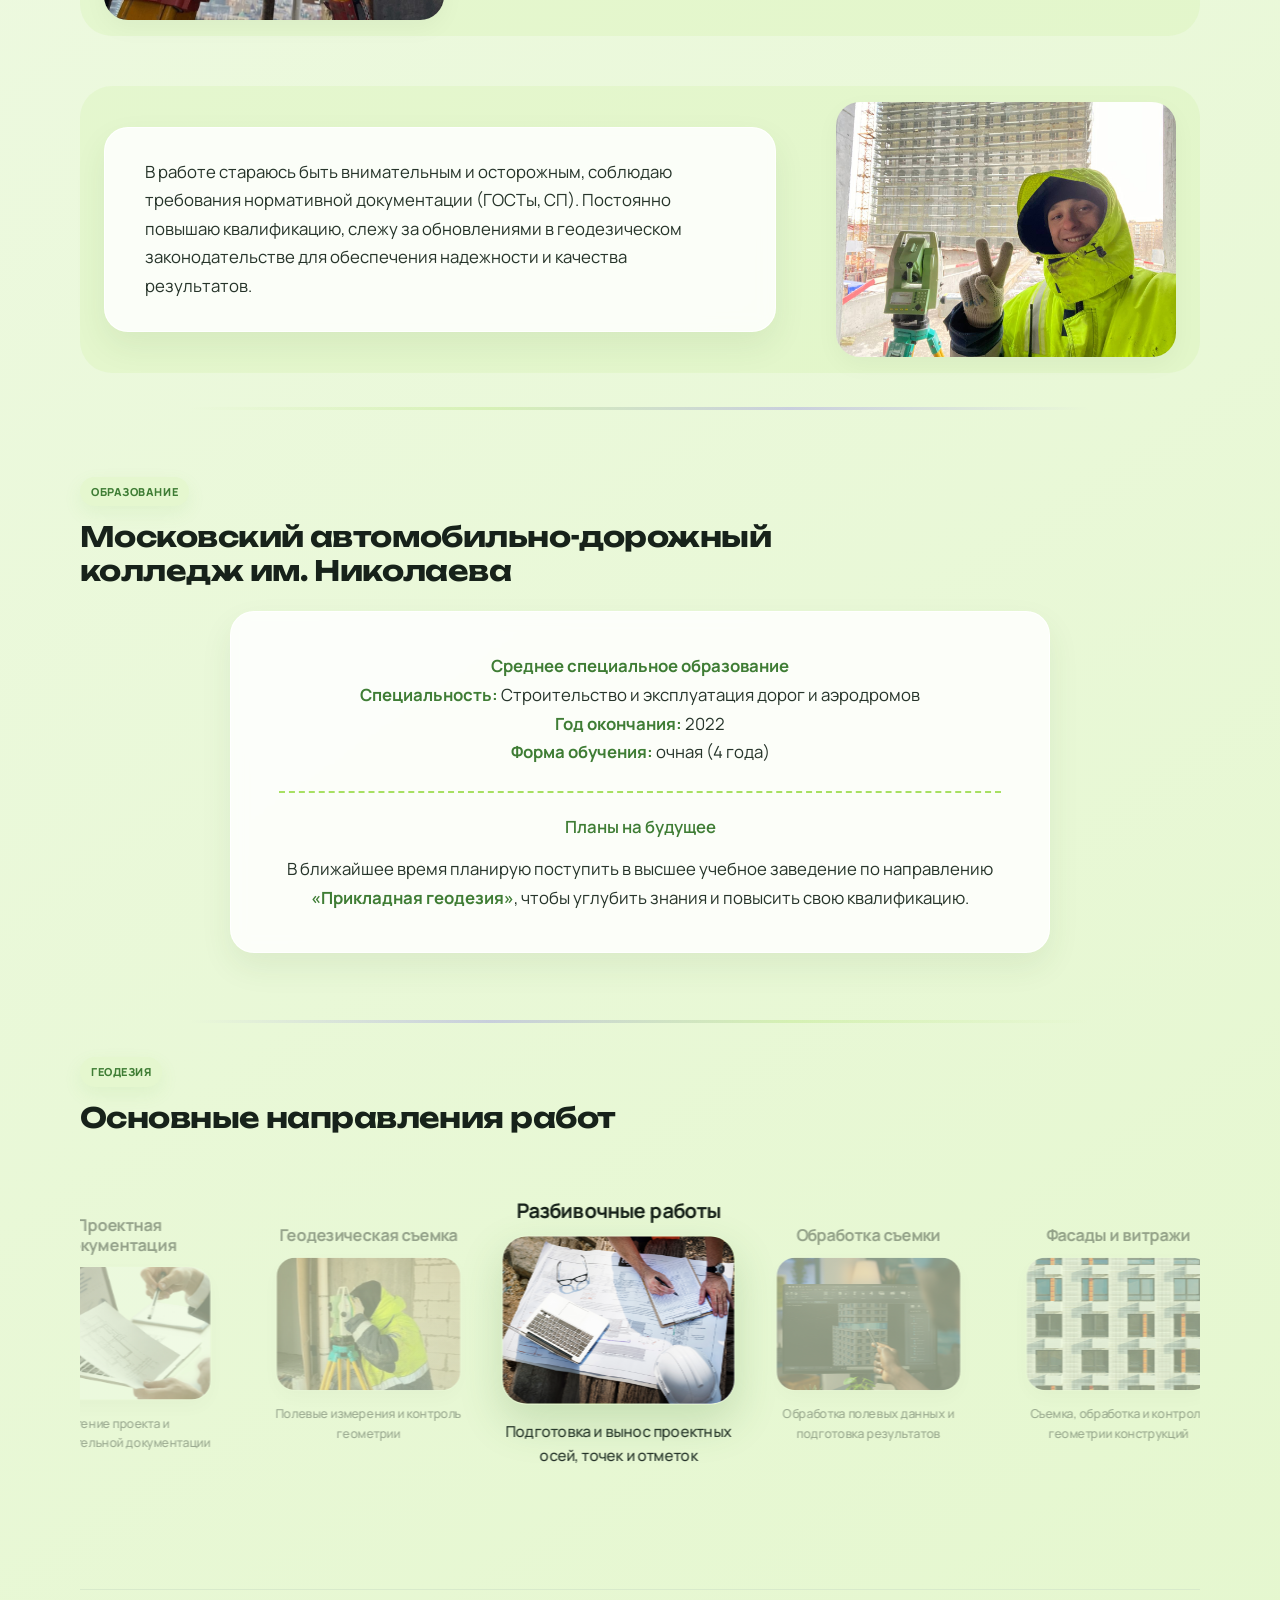
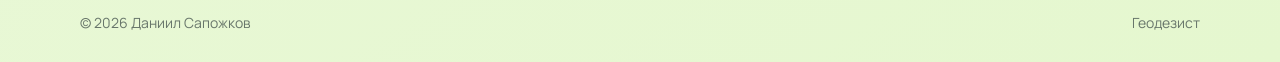
==== commit 6bd9bb00: "все -" ====
--- a/index.html
+++ b/index.html
@@ -726,7 +726,7 @@
     <strong>«Накор‑К»</strong>
   </a> 
   в должности помощника геодезиста в 2023 году.
-  За 3 года освоил все этапы геодезического сопровождения строительства: от приемки геодезической основы
+  За 3 года освоил этапы геодезического сопровождения строительства: от приемки геодезической основы
   до сдачи ИГС заказчику.
 </p>
             </div>
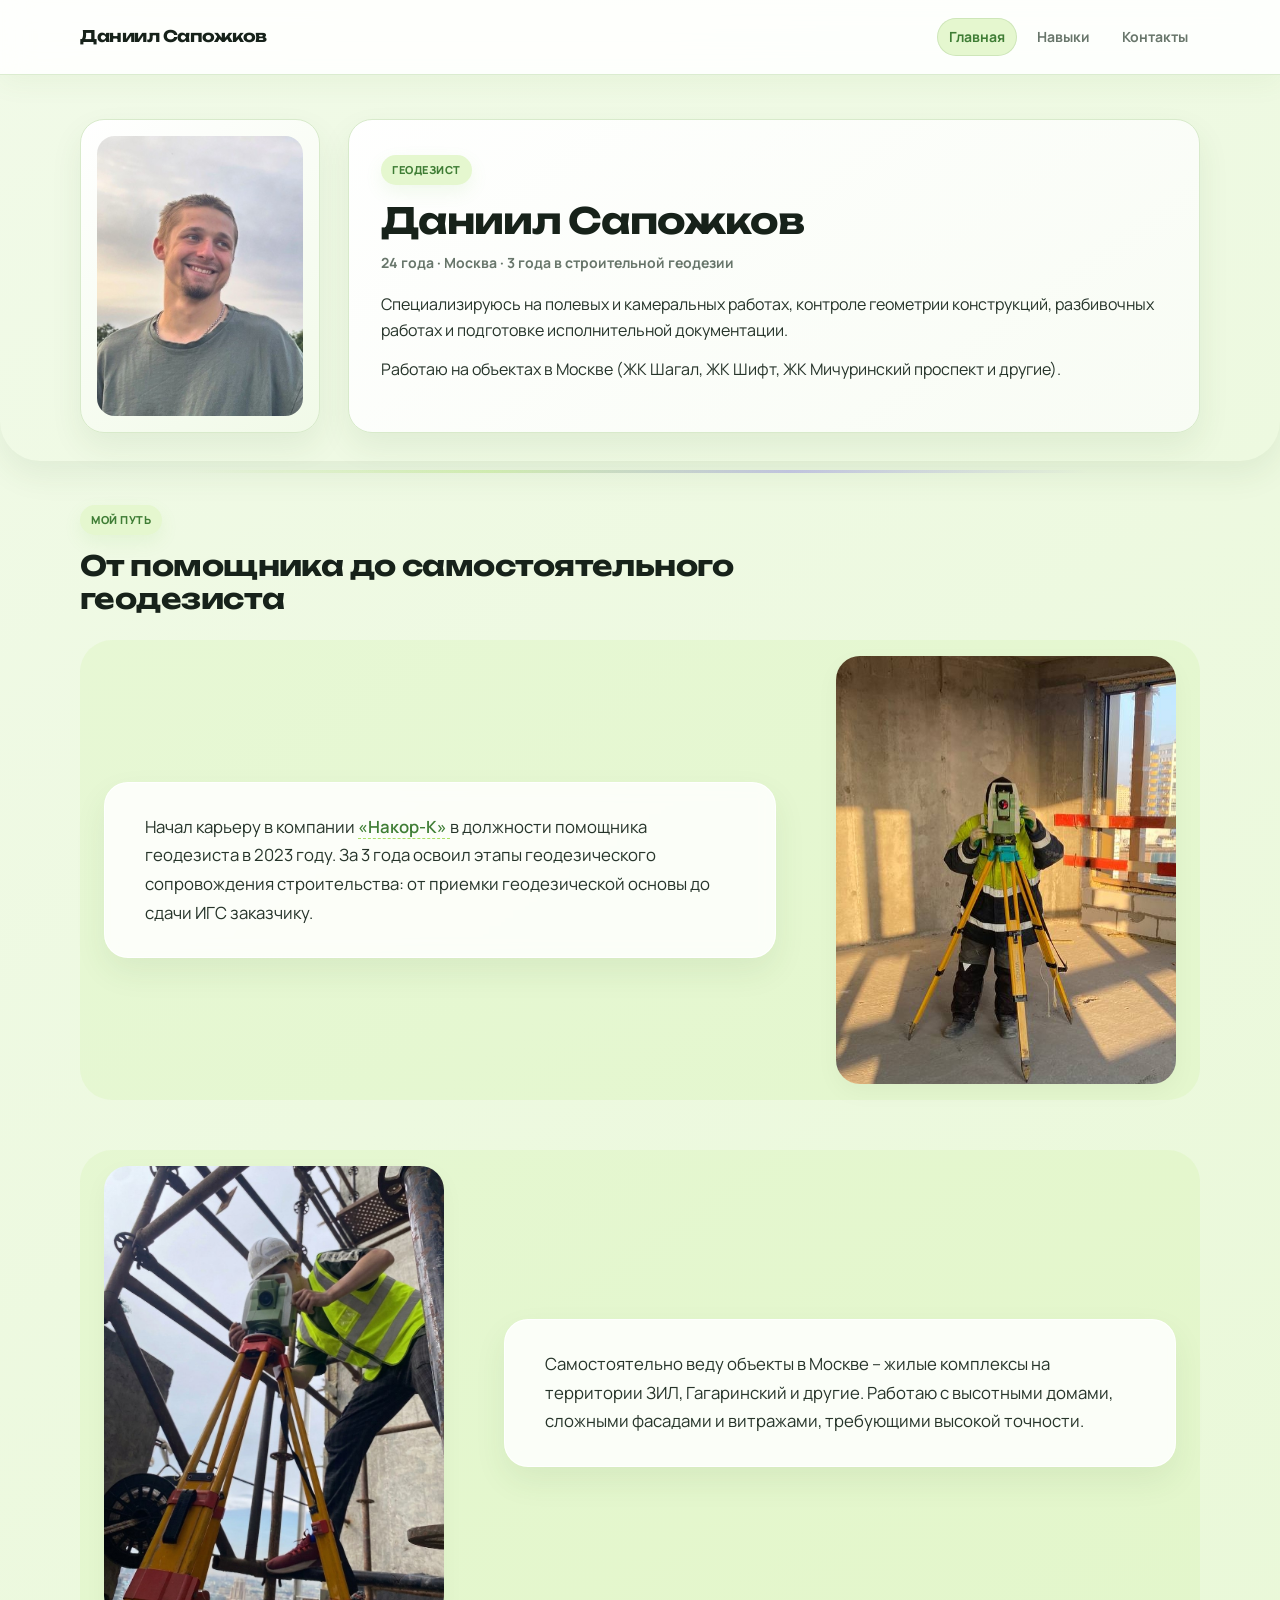
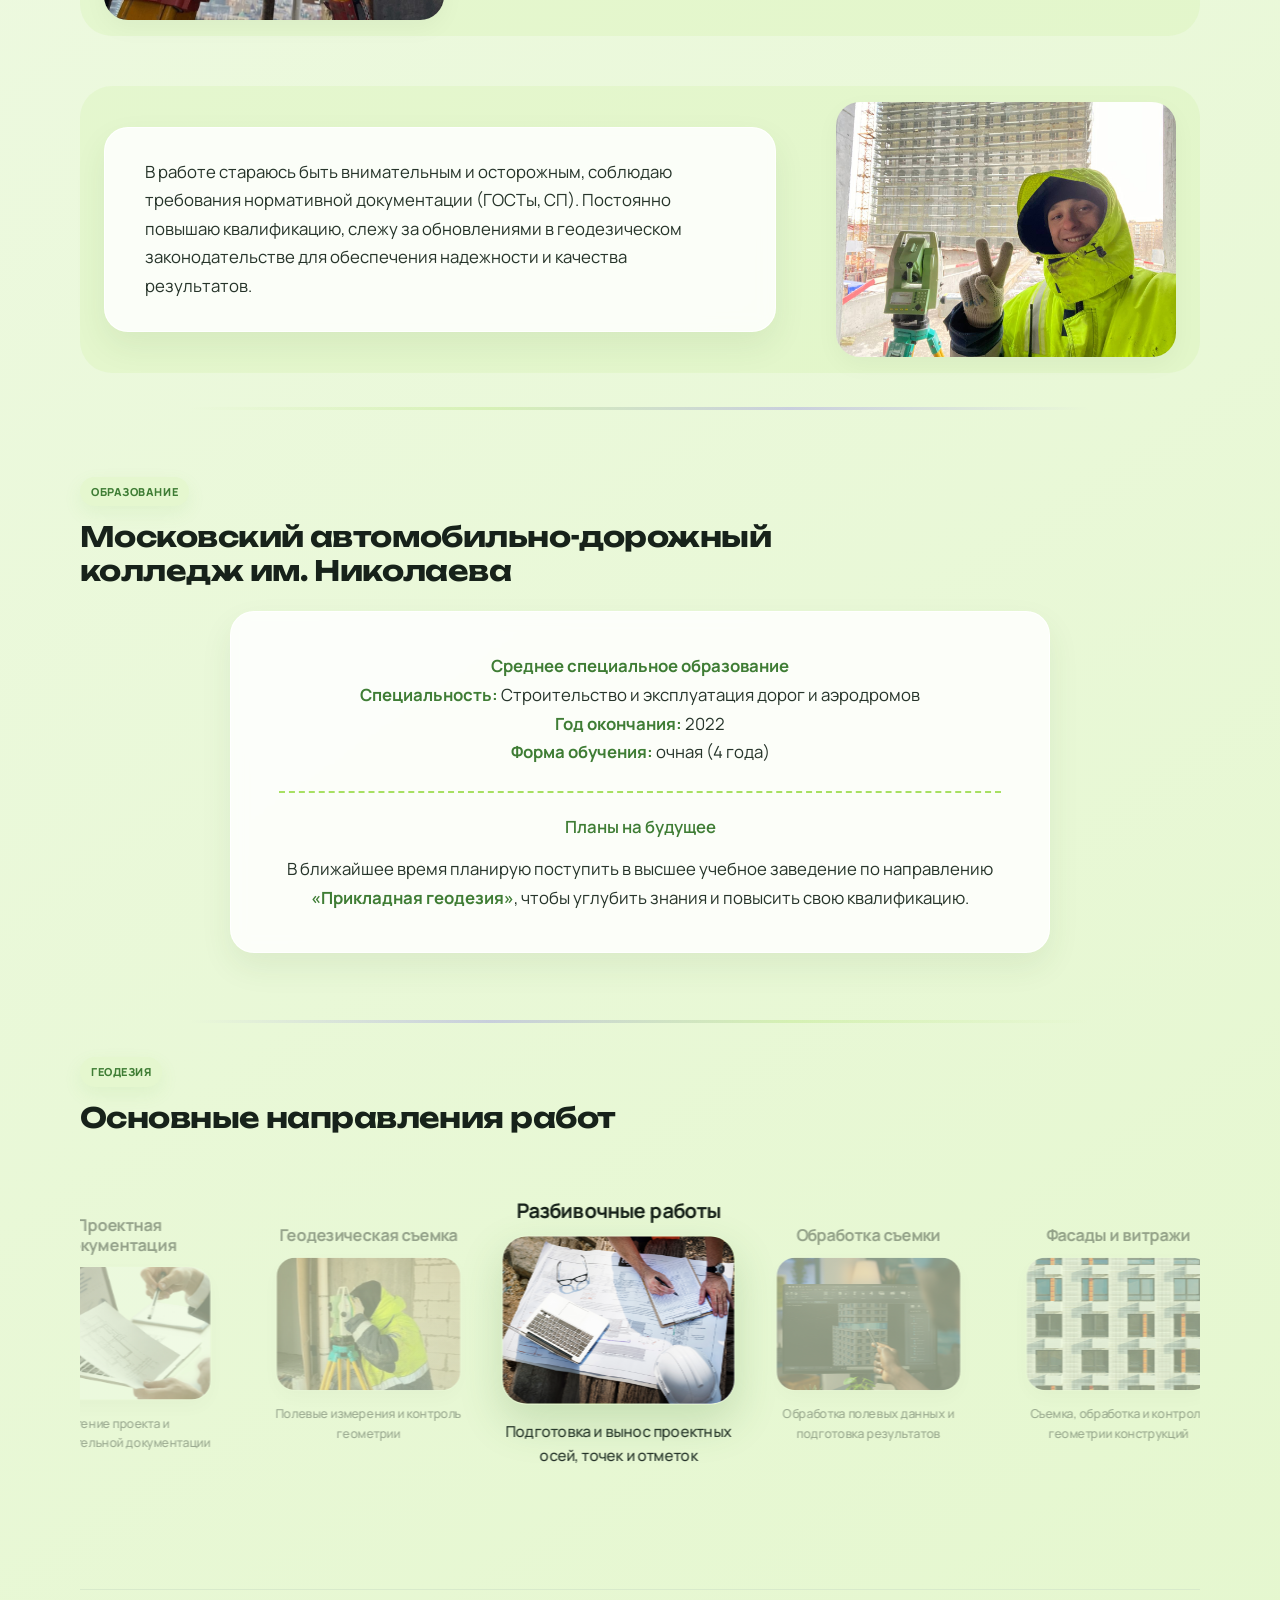
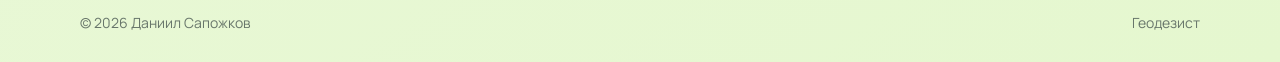
==== commit 7721f85d: "жкжккжж" ====
--- a/index.html
+++ b/index.html
@@ -702,7 +702,7 @@
             разбивочных работах и подготовке исполнительной документации.
           </p>
           <p class="home-summary-text">
-            Работаю на объектах в Москве (ЖК Шагал, Гагаринский, Мичуринский и другие).
+            Работаю на объектах в Москве (ЖК Шагал, ЖК Шифт, ЖК Мичуринский проспект и другие).
           </p>
         </div>
       </div>
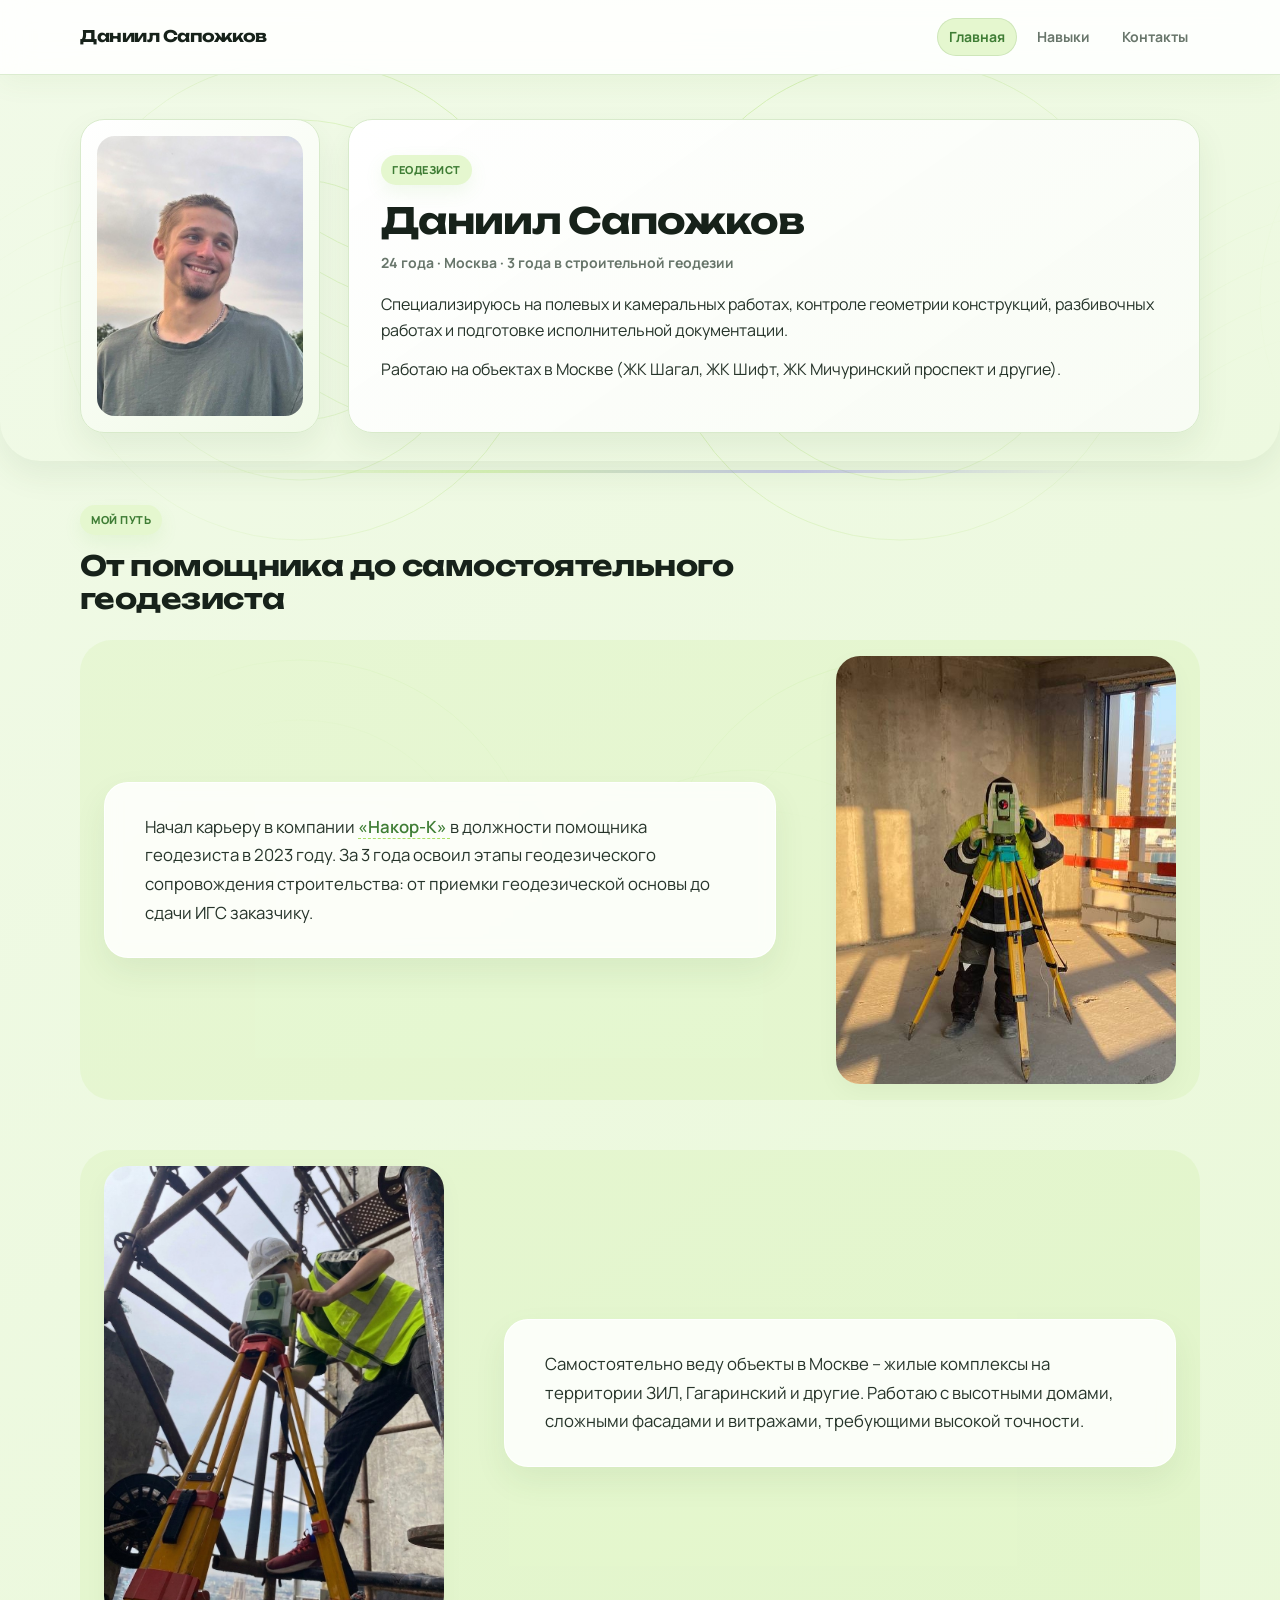
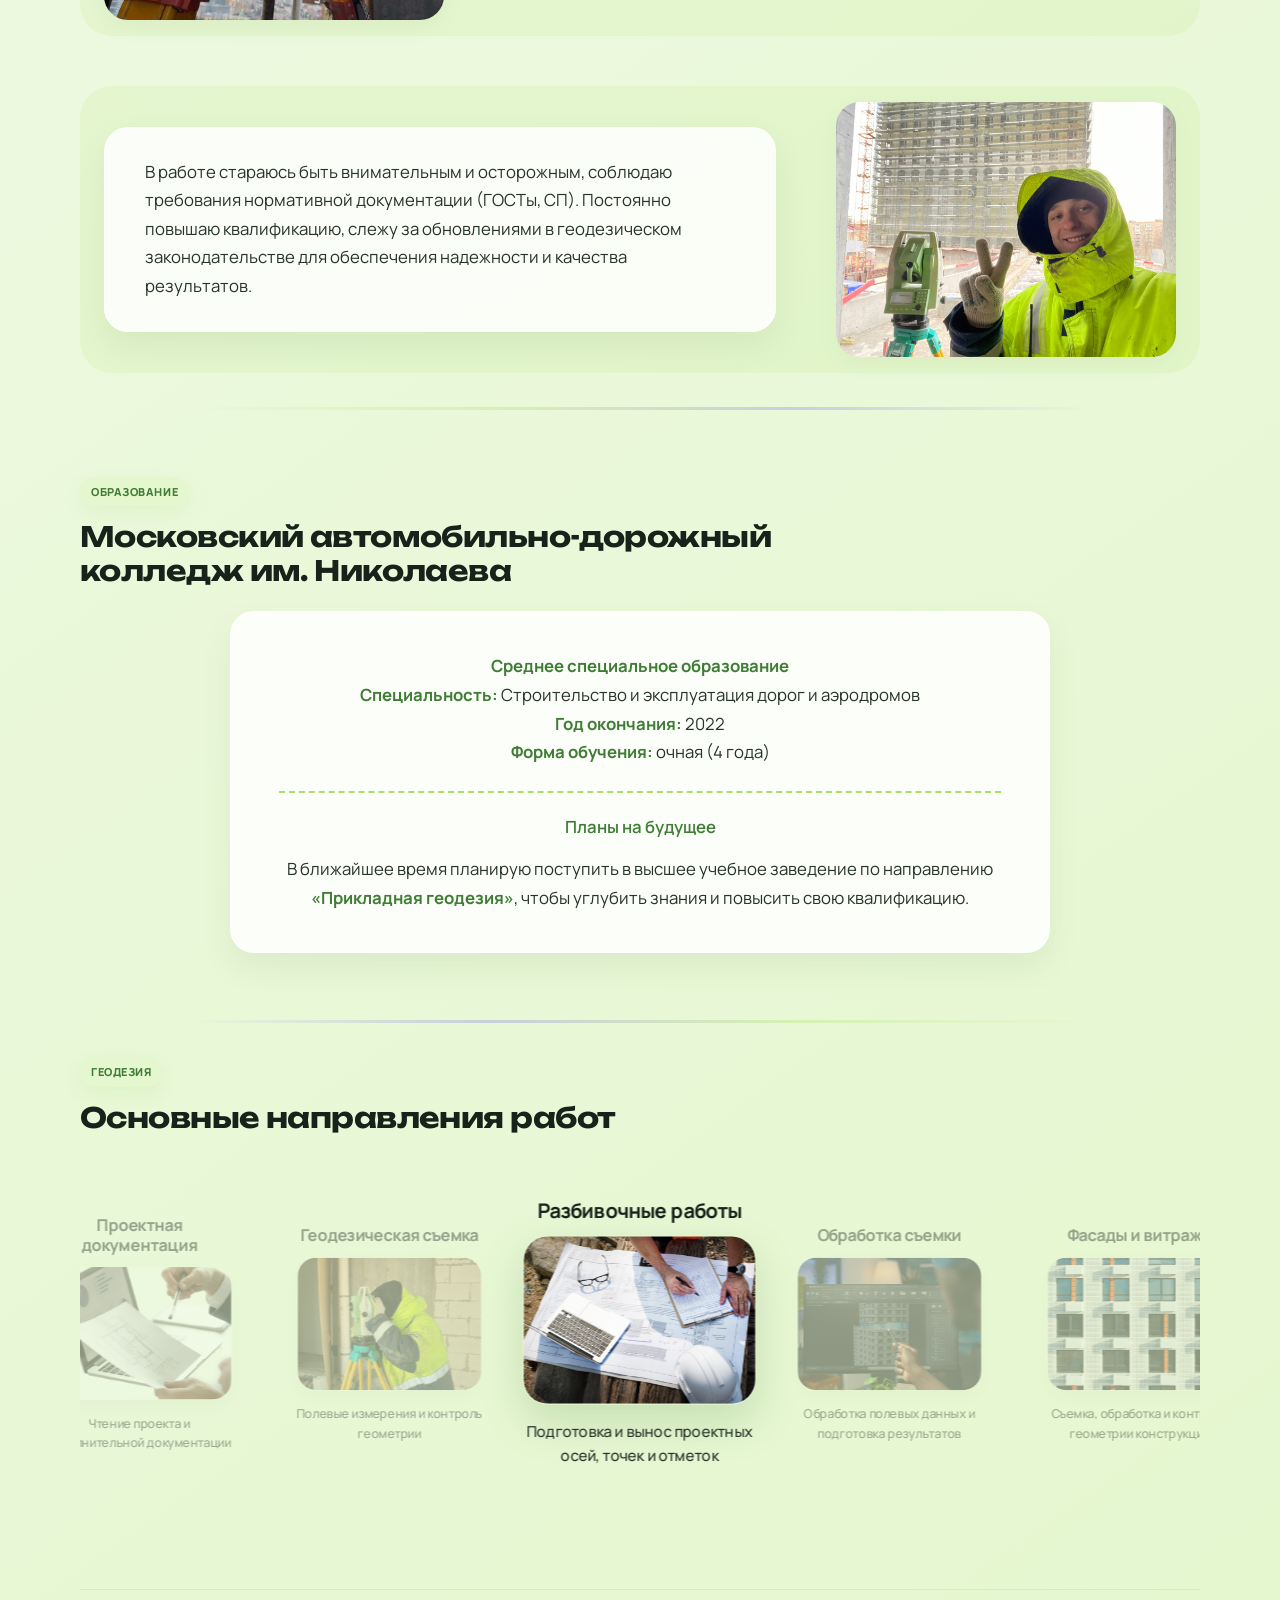
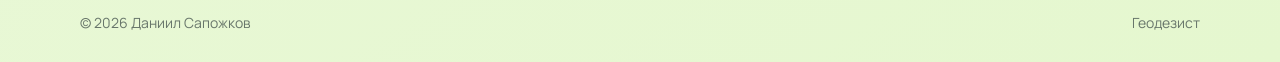
==== commit d3b629a2: "123" ====
--- a/index.html
+++ b/index.html
@@ -53,8 +53,28 @@
   background: linear-gradient(145deg, var(--green-light), var(--accent-soft)); /* тот же, что в Hero */
   line-height: 1.6;
   cursor: url('data:image/svg+xml;utf8,<svg xmlns="http://www.w3.org/2000/svg" width="28" height="28" viewBox="0 0 28 28"><circle cx="14" cy="14" r="8" fill="%23d32f2f" stroke="white" stroke-width="2"/><path d="M14 2 L14 10 M14 18 L14 26 M2 14 L10 14 M18 14 L26 14" stroke="%23d32f2f" stroke-width="3"/><circle cx="14" cy="14" r="3" fill="white"/></svg>') 14 14, auto;
+  position: relative;     /* ← добавь эту строку */
+  isolation: isolate;     /* ← добавь эту строку */
 }
+    /* =========================
+   ТОПОГРАФИЧЕСКИЙ ПАТТЕРН
+   ========================= */
+
+body::before {
+  content: "";
+  position: fixed;
+  inset: 0;
+  pointer-events: none;
+  z-index: -1;
+  opacity: 0.35;
+  background-image: url("data:image/svg+xml,%3Csvg%20xmlns='http://www.w3.org/2000/svg'%20width='600'%20height='600'%20viewBox='0%200%20600%20600'%3E%3Cg%20fill='none'%20stroke='%23A8E063'%20stroke-width='1'%3E%3Cpath%20d='M0,300%20Q150,200%20300,300%20T600,300'/%3E%3Cpath%20d='M0,340%20Q150,240%20300,340%20T600,340'/%3E%3Cpath%20d='M0,380%20Q150,280%20300,380%20T600,380'/%3E%3Cpath%20d='M0,260%20Q150,160%20300,260%20T600,260'/%3E%3Cpath%20d='M0,220%20Q150,120%20300,220%20T600,220'/%3E%3Ccircle%20cx='300'%20cy='300'%20r='120'/%3E%3Ccircle%20cx='300'%20cy='300'%20r='180'/%3E%3Ccircle%20cx='300'%20cy='300'%20r='240'/%3E%3C/g%3E%3C/svg%3E");
+  background-size: 600px 600px;
+  -webkit-mask-image: radial-gradient(circle at 50% 20%, #000 20%, transparent 70%);
+  mask-image: radial-gradient(circle at 50% 20%, #000 20%, transparent 70%);
+}
+
     a { color: inherit; text-decoration: none; }
+   
     p { margin: 0 0 14px; }
     h1, h2, h3, h4 {
       margin: 0;
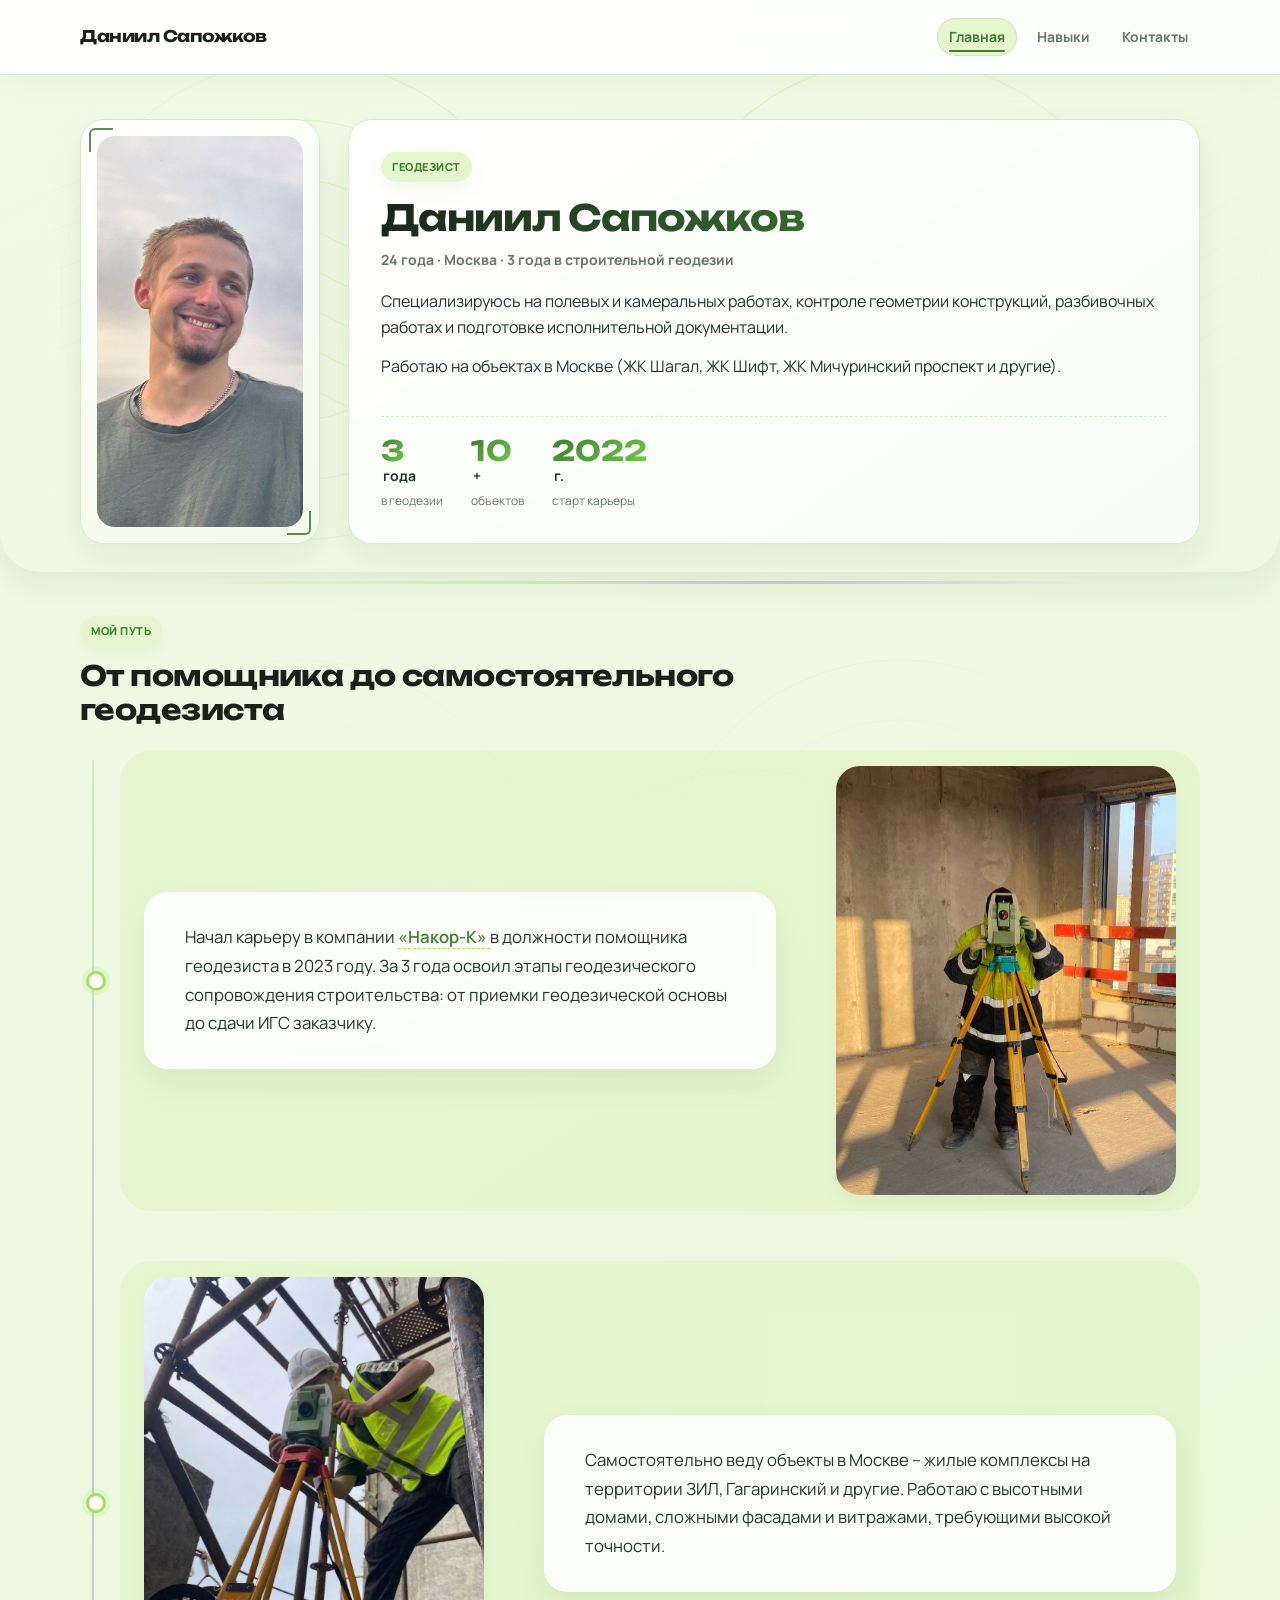
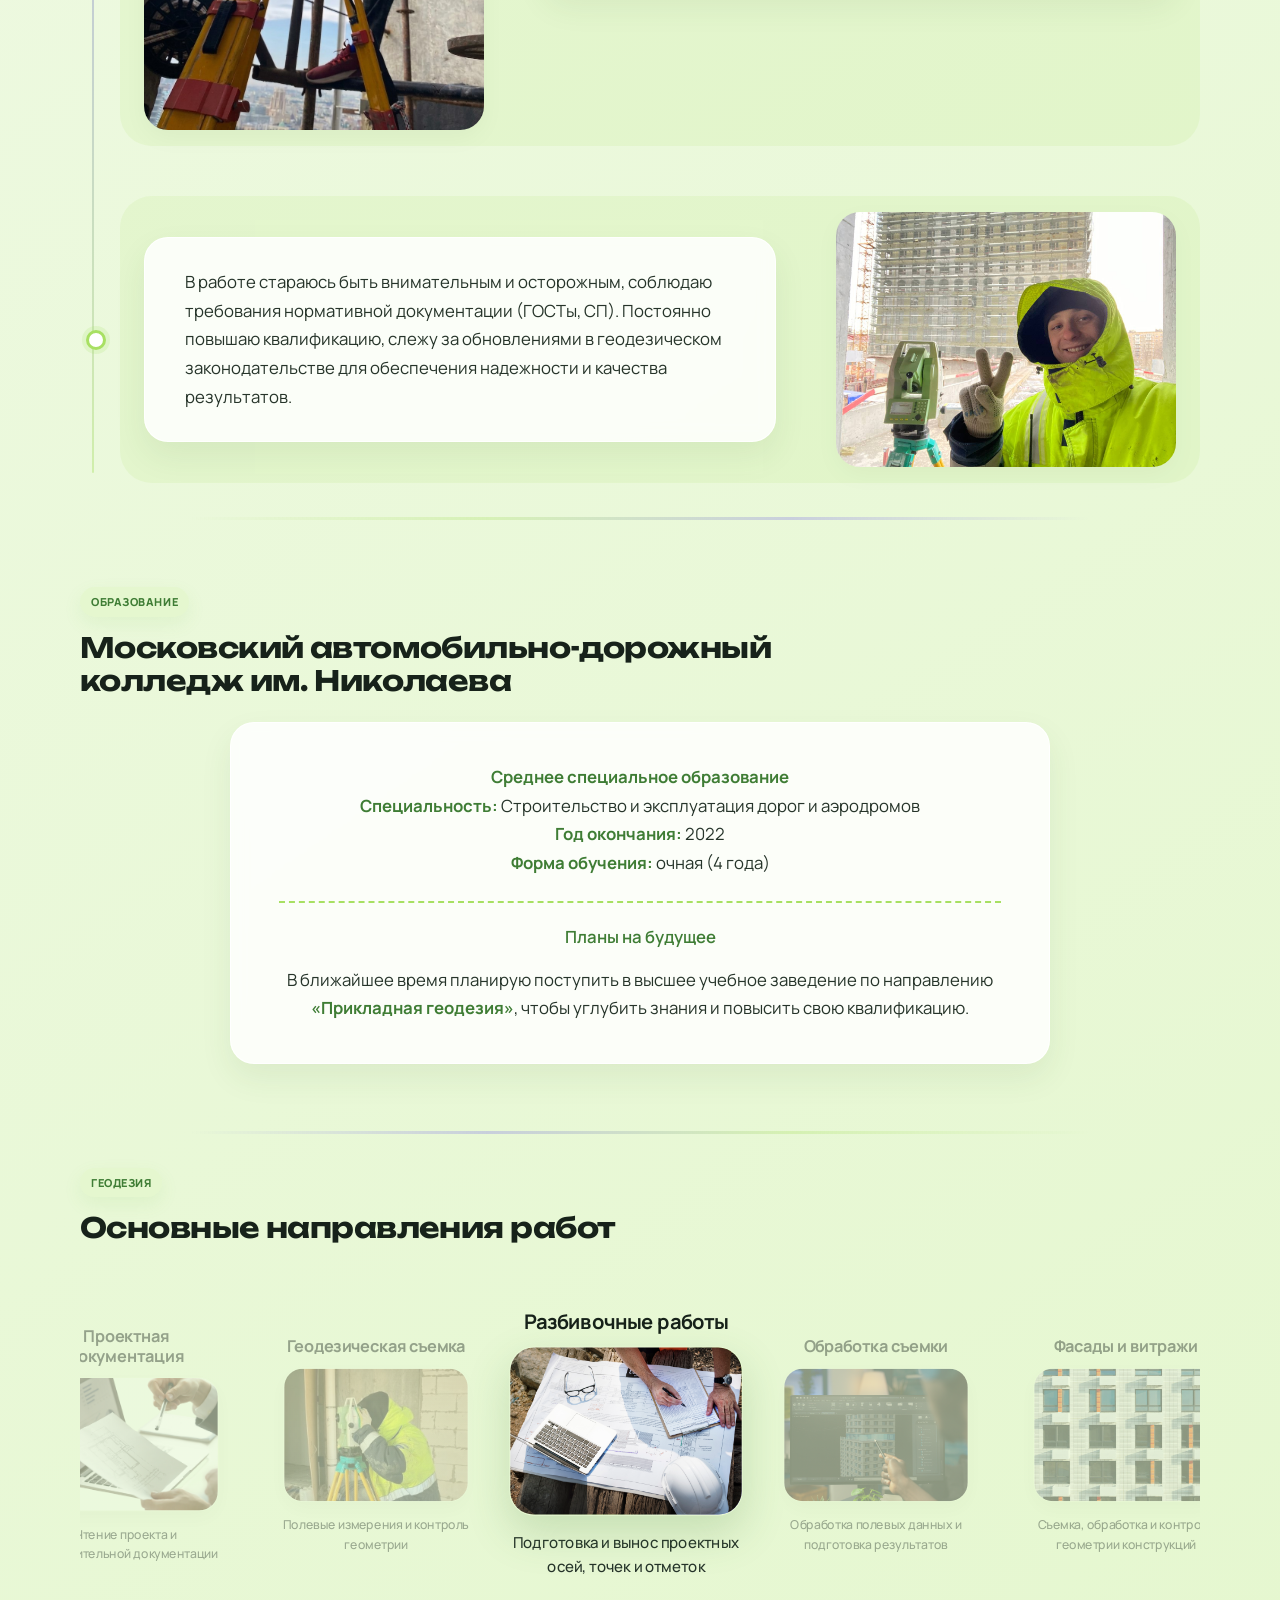
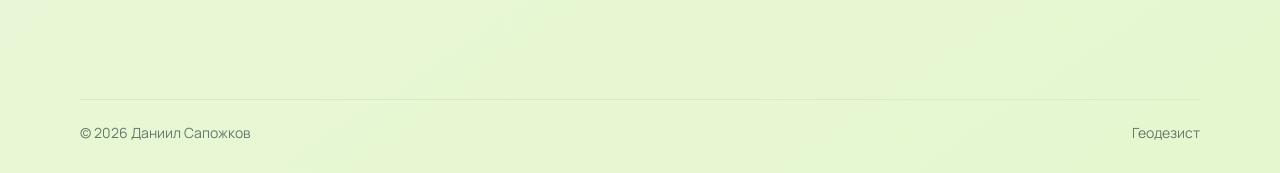
==== commit 04767ec4: "111" ====
--- a/index.html
+++ b/index.html
@@ -8,8 +8,7 @@
   
   <style>
     /* ====================================================
-       ВСЕ СТИЛИ (ОБЪЕДИНеННЫЕ) – ЗДЕСЬ ВСе, ЧТО БЫЛО В main.css
-       + ДОПОЛНИТЕЛЬНЫЕ СТИЛИ ДЛЯ ГЛАВНОЙ СТРАНИЦЫ
+       ВСЕ СТИЛИ (ОБЪЕДИНЕННЫЕ)
        ==================================================== */
 
     /* ---- Шрифты ---- */
@@ -46,35 +45,32 @@
     html {
       scroll-behavior: smooth;
     }
-body {
-  margin: 0;
-  font-family: "Manrope", Arial, sans-serif;
-  color: var(--text);
-  background: linear-gradient(145deg, var(--green-light), var(--accent-soft)); /* тот же, что в Hero */
-  line-height: 1.6;
-  cursor: url('data:image/svg+xml;utf8,<svg xmlns="http://www.w3.org/2000/svg" width="28" height="28" viewBox="0 0 28 28"><circle cx="14" cy="14" r="8" fill="%23d32f2f" stroke="white" stroke-width="2"/><path d="M14 2 L14 10 M14 18 L14 26 M2 14 L10 14 M18 14 L26 14" stroke="%23d32f2f" stroke-width="3"/><circle cx="14" cy="14" r="3" fill="white"/></svg>') 14 14, auto;
-  position: relative;     /* ← добавь эту строку */
-  isolation: isolate;     /* ← добавь эту строку */
-}
-    /* =========================
-   ТОПОГРАФИЧЕСКИЙ ПАТТЕРН
-   ========================= */
-
-body::before {
-  content: "";
-  position: fixed;
-  inset: 0;
-  pointer-events: none;
-  z-index: -1;
-  opacity: 0.35;
-  background-image: url("data:image/svg+xml,%3Csvg%20xmlns='http://www.w3.org/2000/svg'%20width='600'%20height='600'%20viewBox='0%200%20600%20600'%3E%3Cg%20fill='none'%20stroke='%23A8E063'%20stroke-width='1'%3E%3Cpath%20d='M0,300%20Q150,200%20300,300%20T600,300'/%3E%3Cpath%20d='M0,340%20Q150,240%20300,340%20T600,340'/%3E%3Cpath%20d='M0,380%20Q150,280%20300,380%20T600,380'/%3E%3Cpath%20d='M0,260%20Q150,160%20300,260%20T600,260'/%3E%3Cpath%20d='M0,220%20Q150,120%20300,220%20T600,220'/%3E%3Ccircle%20cx='300'%20cy='300'%20r='120'/%3E%3Ccircle%20cx='300'%20cy='300'%20r='180'/%3E%3Ccircle%20cx='300'%20cy='300'%20r='240'/%3E%3C/g%3E%3C/svg%3E");
-  background-size: 600px 600px;
-  -webkit-mask-image: radial-gradient(circle at 50% 20%, #000 20%, transparent 70%);
-  mask-image: radial-gradient(circle at 50% 20%, #000 20%, transparent 70%);
-}
+    body {
+      margin: 0;
+      font-family: "Manrope", Arial, sans-serif;
+      color: var(--text);
+      background: linear-gradient(145deg, var(--green-light), var(--accent-soft));
+      line-height: 1.6;
+      cursor: url('data:image/svg+xml;utf8,<svg xmlns="http://www.w3.org/2000/svg" width="28" height="28" viewBox="0 0 28 28"><circle cx="14" cy="14" r="8" fill="%23d32f2f" stroke="white" stroke-width="2"/><path d="M14 2 L14 10 M14 18 L14 26 M2 14 L10 14 M18 14 L26 14" stroke="%23d32f2f" stroke-width="3"/><circle cx="14" cy="14" r="3" fill="white"/></svg>') 14 14, auto;
+      position: relative;
+      isolation: isolate;
+    }
+
+    /* Топографический паттерн */
+    body::before {
+      content: "";
+      position: fixed;
+      inset: 0;
+      pointer-events: none;
+      z-index: -1;
+      opacity: 0.35;
+      background-image: url("data:image/svg+xml,%3Csvg%20xmlns='http://www.w3.org/2000/svg'%20width='600'%20height='600'%20viewBox='0%200%20600%20600'%3E%3Cg%20fill='none'%20stroke='%23A8E063'%20stroke-width='1'%3E%3Cpath%20d='M0,300%20Q150,200%20300,300%20T600,300'/%3E%3Cpath%20d='M0,340%20Q150,240%20300,340%20T600,340'/%3E%3Cpath%20d='M0,380%20Q150,280%20300,380%20T600,380'/%3E%3Cpath%20d='M0,260%20Q150,160%20300,260%20T600,260'/%3E%3Cpath%20d='M0,220%20Q150,120%20300,220%20T600,220'/%3E%3Ccircle%20cx='300'%20cy='300'%20r='120'/%3E%3Ccircle%20cx='300'%20cy='300'%20r='180'/%3E%3Ccircle%20cx='300'%20cy='300'%20r='240'/%3E%3C/g%3E%3C/svg%3E");
+      background-size: 600px 600px;
+      -webkit-mask-image: radial-gradient(circle at 50% 20%, #000 20%, transparent 70%);
+      mask-image: radial-gradient(circle at 50% 20%, #000 20%, transparent 70%);
+    }
 
     a { color: inherit; text-decoration: none; }
-   
     p { margin: 0 0 14px; }
     h1, h2, h3, h4 {
       margin: 0;
@@ -95,7 +91,6 @@
       margin: 0 auto;
     }
 
-   
     /* ---- Шапка ---- */
     .site-header {
       position: sticky;
@@ -241,7 +236,7 @@
       margin-top: 24px;
     }
 
-    /* ---- Hero (главная страница) ---- */
+    /* ---- Hero ---- */
     .home-intro {
       padding: 44px 0 28px;
       background: transparent;
@@ -321,29 +316,24 @@
       font-size: 16px;
     }
 
- .about-row {
-  display: flex;
-  align-items: center;
-  gap: 60px;
-  background: rgba(168, 224, 99, 0.12);
-  border-radius: 32px;
-  padding: 16px 24px;
-  transition: background 0.3s ease, box-shadow 0.3s ease;
-}
-.about-row:hover {
-  background: rgba(168, 224, 99, 0.22);
-  box-shadow: 0 8px 24px rgba(63, 125, 53, 0.08);
-}
- 
+    /* ---- About ---- */
+    .about-row {
+      display: flex;
+      align-items: center;
+      gap: 60px;
+      background: rgba(168, 224, 99, 0.12);
+      border-radius: 32px;
+      padding: 16px 24px;
+      transition: background 0.3s ease, box-shadow 0.3s ease;
+    }
+    .about-row:hover {
+      background: rgba(168, 224, 99, 0.22);
+      box-shadow: 0 8px 24px rgba(63, 125, 53, 0.08);
+    }
     .about-grid {
       display: flex;
       flex-direction: column;
       gap: 50px;
-    }
-    .about-row {
-      display: flex;
-      align-items: center;
-      gap: 60px;
     }
     .about-row--reverse {
       flex-direction: row-reverse;
@@ -425,7 +415,6 @@
       border-radius: 4px;
       opacity: 0.3;
     }
-
     .education-card {
       max-width: 820px;
       margin: 0 auto;
@@ -440,7 +429,7 @@
       color: var(--text);
       line-height: 1.7;
       text-align: center;
-      position: relative; /* для позиционирования тултипа */
+      position: relative;
       cursor: help;
     }
     .education-card:hover {
@@ -451,8 +440,6 @@
     .education-card strong {
       color: var(--accent-dark);
     }
-
-    /* ----- Тултип для образования ----- */
     .education-card .tooltip {
       position: absolute;
       bottom: calc(100% + 14px);
@@ -488,7 +475,6 @@
       visibility: visible;
       transform: translateX(-50%) translateY(0);
     }
-
     @media (max-width: 480px) {
       .education-card .tooltip {
         width: 260px;
@@ -502,8 +488,7 @@
       }
     }
 
-    /* ---- Карусель (направления работ) ---- */
- 
+    /* ---- Карусель ---- */
     .section--skills-slider::before {
       content: '';
       position: absolute;
@@ -690,9 +675,151 @@
         flex-direction: column;
       }
     }
+
+    /* =========================
+       ПРОГРЕСС-БАР ПРОКРУТКИ
+       ========================= */
+    .scroll-progress {
+      position: fixed;
+      top: 0;
+      left: 0;
+      height: 3px;
+      width: 0%;
+      background: linear-gradient(90deg, var(--accent), var(--green-medium), var(--accent-extra));
+      z-index: 999;
+      transition: width 0.1s ease-out;
+      box-shadow: 0 0 12px rgba(168, 224, 99, 0.6);
+      pointer-events: none;
+    }
+
+    /* =========================
+       ДЕКОР-ПАКЕТ
+       ========================= */
+
+    /* 1. Градиентный h1 */
+    .home-summary-card h1 {
+      background: linear-gradient(135deg, var(--black) 0%, var(--accent-dark) 70%, var(--green-medium) 100%);
+      -webkit-background-clip: text;
+      background-clip: text;
+      -webkit-text-fill-color: transparent;
+    }
+
+    /* 2. Кастомный скроллбар */
+    ::-webkit-scrollbar { width: 10px; height: 10px; }
+    ::-webkit-scrollbar-track { background: var(--green-pale); }
+    ::-webkit-scrollbar-thumb {
+      background: linear-gradient(180deg, var(--accent), var(--accent-dark));
+      border-radius: 10px;
+      border: 2px solid var(--green-pale);
+    }
+    ::-webkit-scrollbar-thumb:hover { background: var(--accent-dark); }
+    html { scrollbar-color: var(--accent) var(--green-pale); scrollbar-width: thin; }
+
+    /* 3. Анимированное подчёркивание в меню */
+    .nav__link { position: relative; }
+    .nav__link::after {
+      content: "";
+      position: absolute;
+      left: 12px; right: 12px; bottom: 4px;
+      height: 2px;
+      background: linear-gradient(90deg, var(--accent), var(--accent-extra));
+      border-radius: 2px;
+      transform: scaleX(0);
+      transform-origin: left;
+      transition: transform 0.3s ease;
+    }
+    .nav__link:hover::after { transform: scaleX(1); }
+    .nav__link.is-active::after { transform: scaleX(1); background: var(--accent-dark); }
+
+    /* 4. Уголки-видоискатели на фото */
+    .home-photo-card { position: relative; }
+    .home-photo-card::before,
+    .home-photo-card::after {
+      content: "";
+      position: absolute;
+      width: 22px; height: 22px;
+      border: 2px solid var(--accent-dark);
+      pointer-events: none;
+      z-index: 2;
+      opacity: 0.85;
+      transition: all 0.35s ease;
+    }
+    .home-photo-card::before {
+      top: 8px; left: 8px;
+      border-right: 0; border-bottom: 0;
+      border-radius: 6px 0 0 0;
+    }
+    .home-photo-card::after {
+      bottom: 8px; right: 8px;
+      border-left: 0; border-top: 0;
+      border-radius: 0 0 6px 0;
+    }
+    .home-photo-card:hover::before { top: 4px; left: 4px; }
+    .home-photo-card:hover::after  { bottom: 4px; right: 4px; }
+
+    /* 5. Таймлайн «Мой путь» */
+    .about-grid { position: relative; padding-left: 40px; }
+    .about-grid::before {
+      content: "";
+      position: absolute;
+      left: 12px; top: 10px; bottom: 10px;
+      width: 2px;
+      background: linear-gradient(to bottom, var(--accent), var(--accent-extra), var(--accent));
+      border-radius: 2px;
+      opacity: 0.4;
+    }
+    .about-row { position: relative; }
+    .about-row::before {
+      content: "";
+      position: absolute;
+      left: -34px; top: 50%;
+      transform: translateY(-50%);
+      width: 14px; height: 14px;
+      border-radius: 50%;
+      background: var(--white);
+      border: 3px solid var(--accent);
+      box-shadow: 0 0 0 4px rgba(168, 224, 99, 0.18);
+      z-index: 2;
+    }
+
+    /* 6. Счётчики в hero */
+    .stats-row {
+      display: flex;
+      gap: 28px;
+      flex-wrap: wrap;
+      margin-top: 22px;
+      padding-top: 20px;
+      border-top: 1px dashed var(--border);
+    }
+    .stat { display: flex; flex-direction: column; align-items: flex-start; }
+    .stat__num {
+      font-family: "Unbounded", sans-serif;
+      font-size: 28px;
+      font-weight: 700;
+      line-height: 1;
+      background: linear-gradient(135deg, var(--accent-dark), var(--green-medium));
+      -webkit-background-clip: text;
+      background-clip: text;
+      -webkit-text-fill-color: transparent;
+    }
+    .stat__suffix { font-size: 14px; font-weight: 700; color: var(--text); margin-left: 2px; }
+    .stat__label  { font-size: 12px; color: var(--muted); margin-top: 4px; }
+
+    @media (max-width: 980px) {
+      .about-grid { padding-left: 30px; }
+      .about-row::before { left: -24px; }
+    }
+    @media (max-width: 768px) {
+      .about-grid { padding-left: 20px; }
+      .about-row::before { left: -14px; width: 12px; height: 12px; }
+      .stats-row { gap: 18px; }
+      .stat__num { font-size: 24px; }
+    }
   </style>
 </head>
 <body>
+
+  <div class="scroll-progress" aria-hidden="true"></div>
 
   <!-- HEADER -->
   <header class="site-header">
@@ -728,7 +855,7 @@
       </div>
     </section>
 
-    <!-- ABOUT (Мой путь) -->
+    <!-- ABOUT -->
     <section class="section section--about">
       <div class="container">
         <div class="section__head">
@@ -737,7 +864,6 @@
         </div>
         <div class="about-grid">
 
-          <!-- 1-я строка: ТЕКСТ + ФОТО -->
           <div class="about-row">
             <div class="about-text-card">
              <p>
@@ -755,7 +881,6 @@
             </div>
           </div>
 
-          <!-- 2-я строка: ФОТО + ТЕКСТ (объекты) -->
           <div class="about-row">
             <div class="about-image">
               <img src="images/high.jpg" alt="Работа на объекте">
@@ -768,7 +893,6 @@
             </div>
           </div>
 
-          <!-- 3-я строка: ТЕКСТ + ФОТО (внимательность, ГОСТы) -->
           <div class="about-row">
             <div class="about-text-card">
               <p>
@@ -793,7 +917,6 @@
           <h2 class="section__title">Московский автомобильно-дорожный колледж им. Николаева</h2>
         </div>
         <div class="education-card" id="educationCard">
-          <!-- Тултип (всплывающая подсказка) -->
           <div class="tooltip" id="educationTooltip">
             Во время обучения изучал основы геодезии. 
             Мне показалось это интересным, и поработав немного в дорожной сфере, я решил углубиться в геодезию. 
@@ -806,7 +929,6 @@
             <strong>Форма обучения:</strong> очная (4 года)
           </p>
 
-          <!-- Планы на будущее -->
           <div style="margin-top: 24px; padding-top: 20px; border-top: 2px dashed var(--accent);">
             <p style="font-weight: 600; color: var(--accent-dark);">
               Планы на будущее
@@ -821,7 +943,7 @@
       </div>
     </section>
 
-    <!-- CAROUSEL (навыки) -->
+    <!-- CAROUSEL -->
     <section class="section section--skills-slider">
       <div class="container">
         <div class="section__head">
@@ -831,7 +953,6 @@
 
         <div class="carousel-wrapper">
           <div class="carousel-track" id="carouselTrack">
-            <!-- 6 оригинальных -->
             <div class="carousel-slide" data-index="0">
               <h3>Проектная документация</h3>
               <div class="carousel-slide__card">
@@ -839,7 +960,6 @@
               </div>
               <p>Чтение проекта и исполнительной документации</p>
             </div>
-          
             <div class="carousel-slide" data-index="2">
               <h3>Геодезическая съемка</h3>
               <div class="carousel-slide__card">
@@ -847,7 +967,7 @@
               </div>
               <p>Полевые измерения и контроль геометрии</p>
             </div>
-              <div class="carousel-slide" data-index="1">
+            <div class="carousel-slide" data-index="1">
               <h3>Разбивочные работы</h3>
               <div class="carousel-slide__card">
                 <img src="images/razbiv.jpg" alt="Разбивочные работы">
@@ -875,7 +995,6 @@
               </div>
               <p>Построение, корректировка и оформление чертежей</p>
             </div>
-            <!-- Дубли для бесконечности -->
             <div class="carousel-slide" data-index="0">
               <h3>Проектная документация</h3>
               <div class="carousel-slide__card">
@@ -924,7 +1043,6 @@
     </section>
   </main>
 
-  <!-- FOOTER -->
   <footer class="footer">
     <div class="container footer__inner">
       <span>© 2026 Даниил Сапожков</span>
@@ -933,7 +1051,7 @@
   </footer>
 
   <script>
-    // ----- 1. Карусель (без изменений) -----
+    // ----- 1. Карусель -----
     (function() {
       const track = document.getElementById('carouselTrack');
       if (!track) return;
@@ -990,17 +1108,15 @@
       setTimeout(updateActiveSlide, 50);
     })();
 
-    // ----- 2. Тултип для образования (hover + click) -----
+    // ----- 2. Тултип для образования -----
     (function() {
       const card = document.getElementById('educationCard');
       const tooltip = document.getElementById('educationTooltip');
       if (!card || !tooltip) return;
 
-      // Определяем, есть ли поддержка hover (не touch-устройство)
       const hasHover = window.matchMedia('(hover: hover)').matches;
 
       if (hasHover) {
-        // Десктоп: показываем при наведении, скрываем при уходе
         card.addEventListener('mouseenter', function() {
           tooltip.classList.add('active');
         });
@@ -1008,12 +1124,10 @@
           tooltip.classList.remove('active');
         });
       } else {
-        // Мобильные устройства: клик переключает видимость
         card.addEventListener('click', function(e) {
-          e.stopPropagation(); // чтобы не закрывалось при клике внутрь
+          e.stopPropagation();
           tooltip.classList.toggle('active');
         });
-        // Закрываем при клике в любое другое место
         document.addEventListener('click', function(e) {
           if (!card.contains(e.target)) {
             tooltip.classList.remove('active');
@@ -1021,6 +1135,61 @@
         });
       }
     })();
+
+    // ----- 3. Прогресс-бар прокрутки -----
+    (function() {
+      const bar = document.querySelector('.scroll-progress');
+      if (!bar) return;
+
+      function updateProgress() {
+        const h = document.documentElement;
+        const scrollTop = h.scrollTop || document.body.scrollTop;
+        const scrollHeight = h.scrollHeight - h.clientHeight;
+        const percent = scrollHeight > 0 ? (scrollTop / scrollHeight) * 100 : 0;
+        bar.style.width = percent + '%';
+      }
+
+      window.addEventListener('scroll', updateProgress, { passive: true });
+      window.addEventListener('resize', updateProgress);
+      updateProgress();
+    })();
+
+    // ----- 4. Счётчики в hero -----
+    (function() {
+      const card = document.querySelector('.home-summary-card');
+      if (!card || document.querySelector('.stats-row')) return;
+
+      const stats = document.createElement('div');
+      stats.className = 'stats-row';
+      stats.innerHTML = `
+        <div class="stat"><span class="stat__num" data-count="3">0</span><span class="stat__suffix">года</span><span class="stat__label">в геодезии</span></div>
+        <div class="stat"><span class="stat__num" data-count="10">0</span><span class="stat__suffix">+</span><span class="stat__label">объектов</span></div>
+        <div class="stat"><span class="stat__num">2022</span><span class="stat__suffix">г.</span><span class="stat__label">старт карьеры</span></div>
+      `;
+      card.appendChild(stats);
+
+      const counters = stats.querySelectorAll('.stat__num[data-count]');
+      const animate = (el) => {
+        const target = +el.dataset.count;
+        const start = performance.now();
+        const step = (now) => {
+          const t = Math.min((now - start) / 1200, 1);
+          el.textContent = Math.round(target * (1 - Math.pow(1 - t, 3)));
+          if (t < 1) requestAnimationFrame(step);
+        };
+        requestAnimationFrame(step);
+      };
+
+      const obs = new IntersectionObserver((entries) => {
+        entries.forEach(e => {
+          if (e.isIntersecting) {
+            counters.forEach(animate);
+            obs.disconnect();
+          }
+        });
+      }, { threshold: 0.3 });
+      obs.observe(stats);
+    })();
   </script>
 </body>
 </html>
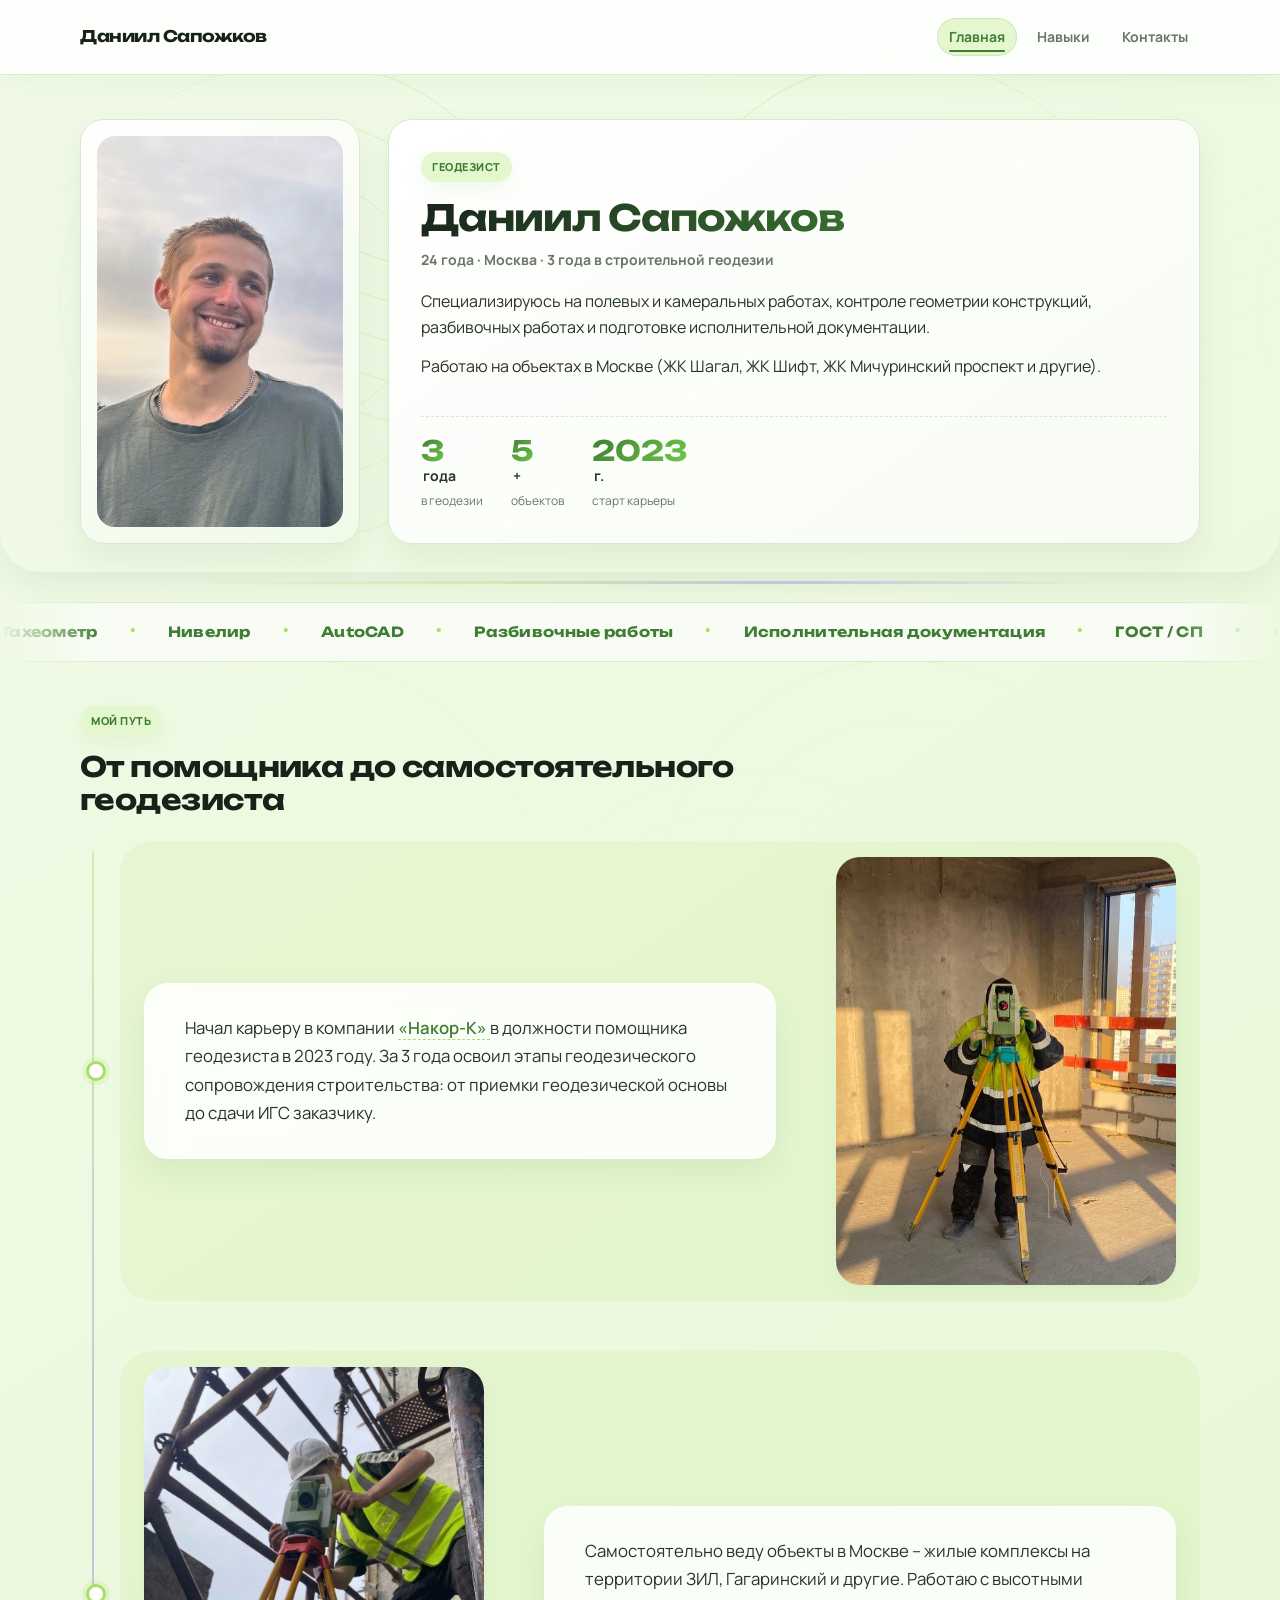
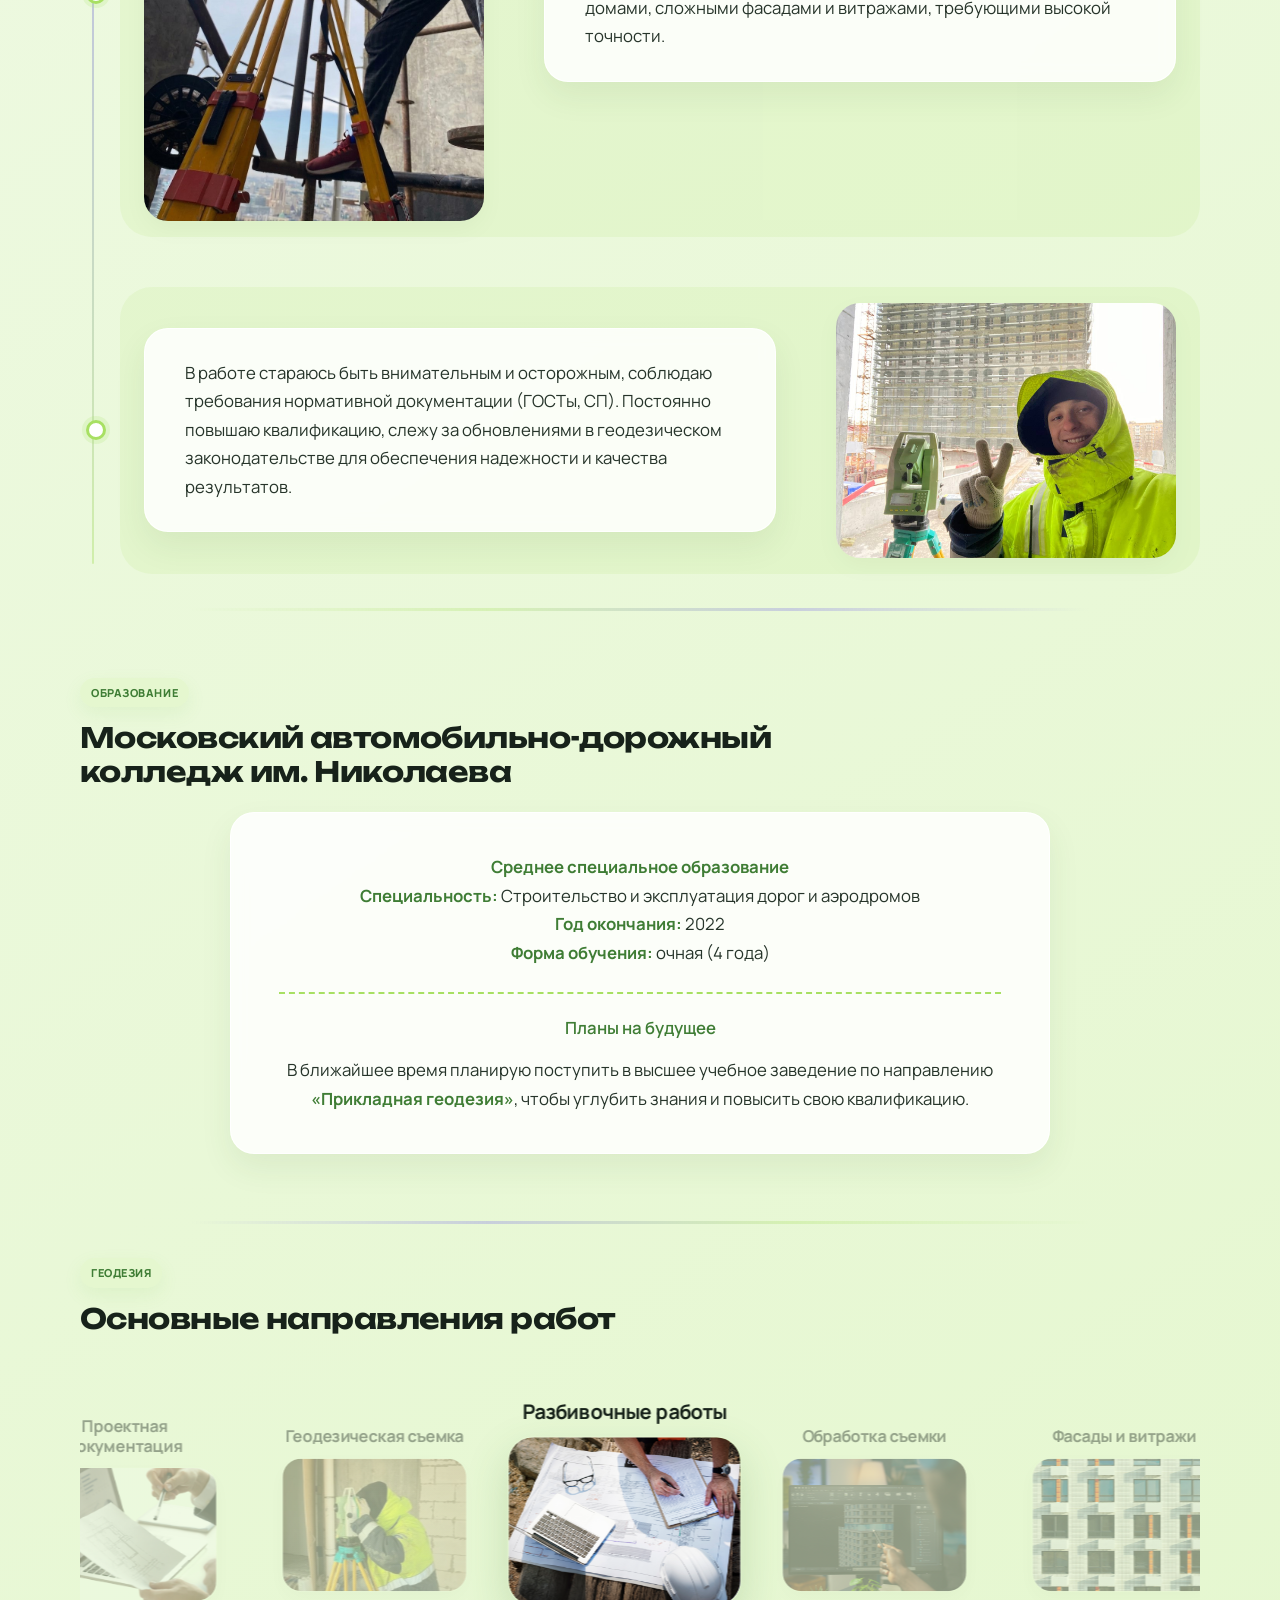
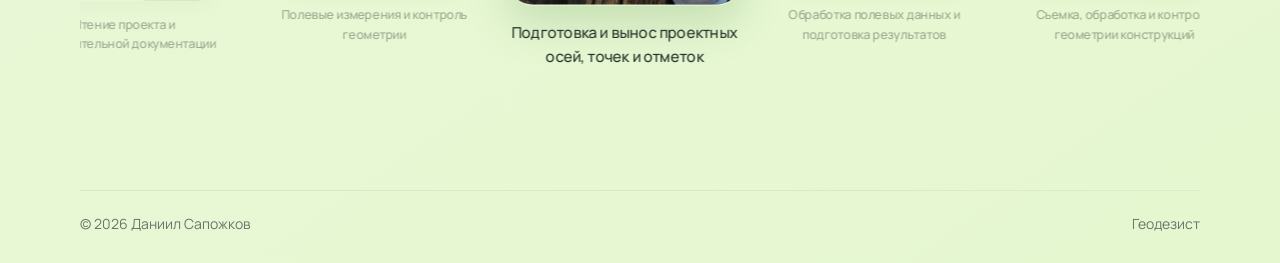
==== commit d8d8e4aa: "Update index.html" ====
--- a/index.html
+++ b/index.html
@@ -7,14 +7,8 @@
   <meta name="description" content="Профессиональный профиль геодезиста Даниила Сапожкова." />
   
   <style>
-    /* ====================================================
-       ВСЕ СТИЛИ (ОБЪЕДИНЕННЫЕ)
-       ==================================================== */
-
-    /* ---- Шрифты ---- */
     @import url('https://fonts.googleapis.com/css2?family=Manrope:wght@400;500;600;700;800&family=Unbounded:wght@500;600;700&display=swap');
 
-    /* ---- Переменные ---- */
     :root {
       --black: #17221A;
       --text: #26342A;
@@ -38,13 +32,9 @@
       --radius-md: 14px;
     }
 
-    /* ---- Сброс ---- */
-    * {
-      box-sizing: border-box;
-    }
-    html {
-      scroll-behavior: smooth;
-    }
+    * { box-sizing: border-box; }
+    html { scroll-behavior: smooth; }
+
     body {
       margin: 0;
       font-family: "Manrope", Arial, sans-serif;
@@ -56,7 +46,6 @@
       isolation: isolate;
     }
 
-    /* Топографический паттерн */
     body::before {
       content: "";
       position: fixed;
@@ -72,24 +61,14 @@
 
     a { color: inherit; text-decoration: none; }
     p { margin: 0 0 14px; }
-    h1, h2, h3, h4 {
-      margin: 0;
-      color: var(--black);
-      line-height: 1.2;
-    }
-    h1, h2 {
-      font-family: "Unbounded", "Manrope", Arial, sans-serif;
-    }
+    h1, h2, h3, h4 { margin: 0; color: var(--black); line-height: 1.2; }
+    h1, h2 { font-family: "Unbounded", "Manrope", Arial, sans-serif; }
     h1 { font-size: clamp(26px, 3vw, 36px); letter-spacing: -0.03em; }
     h2 { font-size: clamp(20px, 2.2vw, 28px); letter-spacing: -0.02em; }
     h3 { font-size: 18px; font-weight: 800; }
     h4 { font-size: 16px; font-weight: 800; }
 
-    /* ---- Контейнер ---- */
-    .container {
-      width: min(1120px, calc(100% - 40px));
-      margin: 0 auto;
-    }
+    .container { width: min(1120px, calc(100% - 40px)); margin: 0 auto; }
 
     /* ---- Шапка ---- */
     .site-header {
@@ -101,26 +80,9 @@
       border-bottom: 1px solid rgba(216, 234, 203, 0.9);
       box-shadow: 0 8px 28px rgba(82, 143, 57, 0.06);
     }
-    .nav {
-      min-height: 74px;
-      display: flex;
-      align-items: center;
-      justify-content: space-between;
-      gap: 24px;
-    }
-    .brand {
-      font-family: "Unbounded", "Manrope", Arial, sans-serif;
-      font-size: 16px;
-      font-weight: 700;
-      letter-spacing: -0.03em;
-      color: var(--black);
-    }
-    .nav__links {
-      display: flex;
-      align-items: center;
-      gap: 8px;
-      flex-wrap: wrap;
-    }
+    .nav { min-height: 74px; display: flex; align-items: center; justify-content: space-between; gap: 24px; }
+    .brand { font-family: "Unbounded", "Manrope", Arial, sans-serif; font-size: 16px; font-weight: 700; letter-spacing: -0.03em; color: var(--black); }
+    .nav__links { display: flex; align-items: center; gap: 8px; flex-wrap: wrap; }
     .nav__link {
       padding: 8px 12px;
       border-radius: 999px;
@@ -129,21 +91,15 @@
       font-weight: 700;
       transition: background 0.2s, color 0.2s, transform 0.2s;
     }
-    .nav__link:hover {
-      background: var(--accent-soft);
-      color: var(--accent-dark);
-      transform: translateY(-1px);
-    }
+    .nav__link:hover { background: var(--accent-soft); color: var(--accent-dark); transform: translateY(-1px); }
     .nav__link.is-active {
       background: var(--accent-soft);
       color: var(--accent-dark);
       box-shadow: inset 0 0 0 1px rgba(63, 125, 53, 0.14);
     }
 
-    /* ---- Общие элементы ---- */
-    .eyebrow,
-    .section__kicker,
-    .contact-layout__label {
+    /* ---- Общие ---- */
+    .eyebrow, .section__kicker, .contact-layout__label {
       display: inline-flex;
       width: fit-content;
       margin: 0 0 14px;
@@ -157,43 +113,19 @@
       letter-spacing: 0.05em;
       box-shadow: 0 7px 18px rgba(114, 201, 74, 0.10);
     }
-    .section {
-      padding: 44px 0;
-    }
+    .section { padding: 44px 0; }
     .section--soft {
       background: linear-gradient(135deg, #E9F9D8 0%, #F7FCF1 48%, #FFFFFF 100%);
       border-top: 1px solid var(--border);
       border-bottom: 1px solid var(--border);
     }
-    .section__head {
-      max-width: 820px;
-      margin-bottom: 24px;
-    }
-    .section__head--center {
-      text-align: center;
-      margin-left: auto;
-      margin-right: auto;
-    }
-    .section__title {
-      margin-bottom: 8px;
-    }
-    .lead {
-      max-width: 850px;
-      margin-top: 18px;
-      color: var(--muted);
-      font-size: 16px;
-    }
-    .lead--secondary {
-      margin-top: 10px;
-      font-size: 15.5px;
-    }
-    .text-block {
-      color: var(--muted);
-      font-size: 15.5px;
-    }
-    .text-block p {
-      margin-bottom: 14px;
-    }
+    .section__head { max-width: 820px; margin-bottom: 24px; }
+    .section__head--center { text-align: center; margin-left: auto; margin-right: auto; }
+    .section__title { margin-bottom: 8px; }
+    .lead { max-width: 850px; margin-top: 18px; color: var(--muted); font-size: 16px; }
+    .lead--secondary { margin-top: 10px; font-size: 15.5px; }
+    .text-block { color: var(--muted); font-size: 15.5px; }
+    .text-block p { margin-bottom: 14px; }
 
     /* ---- Кнопки ---- */
     .button {
@@ -217,33 +149,12 @@
       transform: translateY(-2px);
       box-shadow: 0 14px 30px rgba(63, 125, 53, 0.23);
     }
-    .button--ghost {
-      background: #FFFFFF;
-      color: var(--black);
-      border-color: var(--border);
-      box-shadow: none;
-    }
-    .button--ghost:hover {
-      background: var(--green-light);
-      border-color: #C4E1B1;
-      color: var(--accent-dark);
-      box-shadow: 0 8px 20px rgba(63, 125, 53, 0.08);
-    }
-    .actions {
-      display: flex;
-      flex-wrap: wrap;
-      gap: 12px;
-      margin-top: 24px;
-    }
+    .button--ghost { background: #FFFFFF; color: var(--black); border-color: var(--border); box-shadow: none; }
+    .button--ghost:hover { background: var(--green-light); border-color: #C4E1B1; color: var(--accent-dark); box-shadow: 0 8px 20px rgba(63, 125, 53, 0.08); }
+    .actions { display: flex; flex-wrap: wrap; gap: 12px; margin-top: 24px; }
 
     /* ---- Hero ---- */
-    .home-intro {
-      padding: 44px 0 28px;
-      background: transparent;
-      border-radius: 0 0 40px 40px;
-      box-shadow: var(--shadow);
-      position: relative;
-    }
+    .home-intro { padding: 44px 0 28px; background: transparent; border-radius: 0 0 40px 40px; box-shadow: var(--shadow); position: relative; }
     .home-intro::after {
       content: '';
       position: absolute;
@@ -257,12 +168,7 @@
       border-radius: 4px;
       opacity: 0.35;
     }
-    .home-intro__grid {
-      display: grid;
-      grid-template-columns: 240px 1fr;
-      gap: 28px;
-      align-items: stretch;
-    }
+    .home-intro__grid { display: grid; grid-template-columns: 280px 1fr; gap: 28px; align-items: stretch; }
     .home-photo-card {
       border: 1px solid var(--border);
       background: var(--white);
@@ -274,16 +180,12 @@
       background: linear-gradient(145deg, #FFFFFF, var(--green-light));
       transition: box-shadow 0.25s, transform 0.25s, border-color 0.3s;
     }
-    .home-photo-card:hover {
-      box-shadow: var(--shadow-hover);
-      border-color: var(--accent);
-      transform: translateY(-4px);
-    }
+    .home-photo-card:hover { box-shadow: var(--shadow-hover); border-color: var(--accent); transform: translateY(-4px); }
     .home-photo-card img {
       display: block;
       width: 100%;
       height: 100%;
-      min-height: 280px;
+      min-height: 320px;
       object-fit: cover;
       border-radius: 18px;
     }
@@ -299,22 +201,9 @@
       background: linear-gradient(145deg, rgba(255,255,255,0.98), var(--green-pale));
       transition: box-shadow 0.25s, transform 0.25s;
     }
-    .home-summary-card:hover {
-      box-shadow: var(--shadow-hover);
-      transform: translateY(-4px);
-    }
-    .home-summary-meta {
-      color: var(--muted);
-      font-size: 14px;
-      font-weight: 700;
-      margin-top: 10px;
-      margin-bottom: 18px;
-    }
-    .home-summary-text {
-      max-width: 780px;
-      color: var(--text);
-      font-size: 16px;
-    }
+    .home-summary-card:hover { box-shadow: var(--shadow-hover); transform: translateY(-4px); }
+    .home-summary-meta { color: var(--muted); font-size: 14px; font-weight: 700; margin-top: 10px; margin-bottom: 18px; }
+    .home-summary-text { max-width: 780px; color: var(--text); font-size: 16px; }
 
     /* ---- About ---- */
     .about-row {
@@ -326,18 +215,9 @@
       padding: 16px 24px;
       transition: background 0.3s ease, box-shadow 0.3s ease;
     }
-    .about-row:hover {
-      background: rgba(168, 224, 99, 0.22);
-      box-shadow: 0 8px 24px rgba(63, 125, 53, 0.08);
-    }
-    .about-grid {
-      display: flex;
-      flex-direction: column;
-      gap: 50px;
-    }
-    .about-row--reverse {
-      flex-direction: row-reverse;
-    }
+    .about-row:hover { background: rgba(168, 224, 99, 0.22); box-shadow: 0 8px 24px rgba(63, 125, 53, 0.08); }
+    .about-grid { display: flex; flex-direction: column; gap: 50px; }
+    .about-row--reverse { flex-direction: row-reverse; }
     .about-text-card {
       flex: 1;
       min-width: 280px;
@@ -352,20 +232,10 @@
       color: var(--text);
       line-height: 1.7;
     }
-    .about-text-card:hover {
-      box-shadow: var(--shadow-hover);
-      transform: translateY(-4px);
-      background: rgba(255, 255, 255, 0.95);
-      border-color: var(--accent);
-    }
-    .about-text-card p {
-      margin-bottom: 16px;
-    }
+    .about-text-card:hover { box-shadow: var(--shadow-hover); transform: translateY(-4px); background: rgba(255, 255, 255, 0.95); border-color: var(--accent); }
+    .about-text-card p { margin-bottom: 16px; }
     .about-text-card p:last-child { margin-bottom: 0; }
-    .about-text-card strong {
-      color: var(--accent-dark);
-      font-weight: 600;
-    }
+    .about-text-card strong { color: var(--accent-dark); font-weight: 600; }
     .about-image {
       flex: 0 0 340px;
       border-radius: 24px;
@@ -373,22 +243,11 @@
       transition: all 0.3s;
       box-shadow: 0 8px 24px rgba(0,0,0,0.04);
     }
-    .about-image:hover {
-      transform: scale(1.02) translateY(-4px);
-      box-shadow: 0 16px 40px rgba(63,125,53,0.15);
-    }
-    .about-image img {
-      width: 100%;
-      height: auto;
-      display: block;
-    }
+    .about-image:hover { transform: scale(1.02) translateY(-4px); box-shadow: 0 16px 40px rgba(63,125,53,0.15); }
+    .about-image img { width: 100%; height: auto; display: block; }
 
     /* ---- Education ---- */
-    .section--education {
-      padding: 60px 0;
-      background: transparent;
-      position: relative;
-    }
+    .section--education { padding: 60px 0; background: transparent; position: relative; }
     .section--education::before {
       content: '';
       position: absolute;
@@ -432,14 +291,8 @@
       position: relative;
       cursor: help;
     }
-    .education-card:hover {
-      box-shadow: var(--shadow-hover);
-      transform: translateY(-4px);
-      border-color: var(--accent);
-    }
-    .education-card strong {
-      color: var(--accent-dark);
-    }
+    .education-card:hover { box-shadow: var(--shadow-hover); transform: translateY(-4px); border-color: var(--accent); }
+    .education-card strong { color: var(--accent-dark); }
     .education-card .tooltip {
       position: absolute;
       bottom: calc(100% + 14px);
@@ -470,22 +323,10 @@
       border: 8px solid transparent;
       border-top-color: var(--accent-dark);
     }
-    .education-card .tooltip.active {
-      opacity: 1;
-      visibility: visible;
-      transform: translateX(-50%) translateY(0);
-    }
+    .education-card .tooltip.active { opacity: 1; visibility: visible; transform: translateX(-50%) translateY(0); }
     @media (max-width: 480px) {
-      .education-card .tooltip {
-        width: 260px;
-        left: 50%;
-        transform: translateX(-50%) translateY(6px);
-        padding: 14px 16px;
-        font-size: 13px;
-      }
-      .education-card .tooltip.active {
-        transform: translateX(-50%) translateY(0);
-      }
+      .education-card .tooltip { width: 260px; left: 50%; transform: translateX(-50%) translateY(6px); padding: 14px 16px; font-size: 13px; }
+      .education-card .tooltip.active { transform: translateX(-50%) translateY(0); }
     }
 
     /* ---- Карусель ---- */
@@ -502,20 +343,8 @@
       border-radius: 4px;
       opacity: 0.3;
     }
-    .carousel-wrapper {
-      position: relative;
-      overflow: hidden;
-      margin-top: 30px;
-      padding: 30px 0;
-    }
-    .carousel-track {
-      display: flex;
-      gap: 30px;
-      transition: transform 0.1s linear;
-      will-change: transform;
-      align-items: center;
-      padding: 0 20px;
-    }
+    .carousel-wrapper { position: relative; overflow: hidden; margin-top: 30px; padding: 30px 0; }
+    .carousel-track { display: flex; gap: 30px; transition: transform 0.1s linear; will-change: transform; align-items: center; padding: 0 20px; }
     .carousel-slide {
       flex: 0 0 220px;
       display: flex;
@@ -528,19 +357,8 @@
       filter: blur(0.5px);
       position: relative;
     }
-    .carousel-slide.active {
-      opacity: 1;
-      transform: scale(1.05);
-      filter: blur(0);
-      z-index: 2;
-    }
-    .carousel-slide h3 {
-      font-size: 1.2rem;
-      font-weight: 700;
-      margin-bottom: 12px;
-      color: var(--black);
-      letter-spacing: -0.02em;
-    }
+    .carousel-slide.active { opacity: 1; transform: scale(1.05); filter: blur(0); z-index: 2; }
+    .carousel-slide h3 { font-size: 1.2rem; font-weight: 700; margin-bottom: 12px; color: var(--black); letter-spacing: -0.02em; }
     .carousel-slide__card {
       width: 100%;
       height: 160px;
@@ -568,39 +386,15 @@
       transition: opacity 0.4s;
       pointer-events: none;
     }
-    .carousel-slide.active .carousel-slide__card::before {
-      opacity: 1;
-    }
-    .carousel-slide.active .carousel-slide__card {
-      box-shadow: 0 16px 40px rgba(63,125,53,0.20);
-      transform: scale(1.02);
-    }
-    .carousel-slide__card img {
-      width: 100%;
-      height: 100%;
-      object-fit: cover;
-      display: block;
-      transition: transform 0.6s;
-    }
-    .carousel-slide.active .carousel-slide__card img {
-      transform: scale(1.04);
-    }
-    .carousel-slide p {
-      font-size: 0.9rem;
-      margin-top: 14px;
-      color: var(--text);
-      font-weight: 500;
-      letter-spacing: -0.01em;
-    }
-    .carousel-slide.active:hover .carousel-slide__card {
-      box-shadow: 0 20px 48px rgba(63,125,53,0.25);
-    }
+    .carousel-slide.active .carousel-slide__card::before { opacity: 1; }
+    .carousel-slide.active .carousel-slide__card { box-shadow: 0 16px 40px rgba(63,125,53,0.20); transform: scale(1.02); }
+    .carousel-slide__card img { width: 100%; height: 100%; object-fit: cover; display: block; transition: transform 0.6s; }
+    .carousel-slide.active .carousel-slide__card img { transform: scale(1.04); }
+    .carousel-slide p { font-size: 0.9rem; margin-top: 14px; color: var(--text); font-weight: 500; letter-spacing: -0.01em; }
+    .carousel-slide.active:hover .carousel-slide__card { box-shadow: 0 20px 48px rgba(63,125,53,0.25); }
 
     /* ---- Footer ---- */
-    .footer {
-      padding: 28px 0;
-      color: var(--muted);
-    }
+    .footer { padding: 28px 0; color: var(--muted); }
     .footer__inner {
       display: flex;
       justify-content: space-between;
@@ -612,72 +406,30 @@
 
     /* ---- Адаптив ---- */
     @media (max-width: 980px) {
-      .home-intro__grid {
-        grid-template-columns: 1fr;
-        text-align: center;
-      }
-      .home-photo-card {
-        max-width: 320px;
-        margin: 0 auto;
-      }
-      .home-photo-card img {
-        min-height: 240px;
-      }
+      .home-intro__grid { grid-template-columns: 1fr; text-align: center; }
+      .home-photo-card { max-width: 340px; margin: 0 auto; }
+      .home-photo-card img { min-height: 360px; }
     }
     @media (max-width: 768px) {
-      .home-photo-card {
-        max-width: 200px;
-      }
-      .home-summary-card {
-        padding: 24px 20px;
-      }
-      .home-summary-card h1 {
-        font-size: 2.2rem;
-      }
-      .section__title {
-        font-size: 1.8rem;
-      }
-      .about-row {
-        flex-direction: column !important;
-        gap: 30px;
-      }
-      .about-image {
-        flex: 0 0 auto;
-        width: 100%;
-        max-width: 400px;
-      }
-      .about-text-card {
-        padding: 24px 20px;
-      }
-      .education-card {
-        padding: 24px 20px;
-      }
-      .carousel-slide {
-        flex: 0 0 160px;
-      }
-      .carousel-slide__card {
-        height: 120px;
-      }
-      .carousel-slide h3 {
-        font-size: 1rem;
-      }
-      .carousel-slide p {
-        font-size: 0.8rem;
-      }
-      .home-intro::after,
-      .section--about::after,
-      .section--education::before,
-      .section--education::after,
-      .section--skills-slider::before {
-        width: 90%;
-      }
-      .footer__inner {
-        flex-direction: column;
-      }
+      .home-photo-card { max-width: 260px; }
+      .home-photo-card img { min-height: 300px; }
+      .home-summary-card { padding: 24px 20px; }
+      .home-summary-card h1 { font-size: 2.2rem; }
+      .section__title { font-size: 1.8rem; }
+      .about-row { flex-direction: column !important; gap: 30px; }
+      .about-image { flex: 0 0 auto; width: 100%; max-width: 400px; }
+      .about-text-card { padding: 24px 20px; }
+      .education-card { padding: 24px 20px; }
+      .carousel-slide { flex: 0 0 160px; }
+      .carousel-slide__card { height: 120px; }
+      .carousel-slide h3 { font-size: 1rem; }
+      .carousel-slide p { font-size: 0.8rem; }
+      .home-intro::after, .section--about::after, .section--education::before, .section--education::after, .section--skills-slider::before { width: 90%; }
+      .footer__inner { flex-direction: column; }
     }
 
     /* =========================
-       ПРОГРЕСС-БАР ПРОКРУТКИ
+       ПРОГРЕСС-БАР
        ========================= */
     .scroll-progress {
       position: fixed;
@@ -715,7 +467,7 @@
     ::-webkit-scrollbar-thumb:hover { background: var(--accent-dark); }
     html { scrollbar-color: var(--accent) var(--green-pale); scrollbar-width: thin; }
 
-    /* 3. Анимированное подчёркивание в меню */
+    /* 3. Подчёркивание в меню */
     .nav__link { position: relative; }
     .nav__link::after {
       content: "";
@@ -731,33 +483,7 @@
     .nav__link:hover::after { transform: scaleX(1); }
     .nav__link.is-active::after { transform: scaleX(1); background: var(--accent-dark); }
 
-    /* 4. Уголки-видоискатели на фото */
-    .home-photo-card { position: relative; }
-    .home-photo-card::before,
-    .home-photo-card::after {
-      content: "";
-      position: absolute;
-      width: 22px; height: 22px;
-      border: 2px solid var(--accent-dark);
-      pointer-events: none;
-      z-index: 2;
-      opacity: 0.85;
-      transition: all 0.35s ease;
-    }
-    .home-photo-card::before {
-      top: 8px; left: 8px;
-      border-right: 0; border-bottom: 0;
-      border-radius: 6px 0 0 0;
-    }
-    .home-photo-card::after {
-      bottom: 8px; right: 8px;
-      border-left: 0; border-top: 0;
-      border-radius: 0 0 6px 0;
-    }
-    .home-photo-card:hover::before { top: 4px; left: 4px; }
-    .home-photo-card:hover::after  { bottom: 4px; right: 4px; }
-
-    /* 5. Таймлайн «Мой путь» */
+    /* 4. Таймлайн */
     .about-grid { position: relative; padding-left: 40px; }
     .about-grid::before {
       content: "";
@@ -782,7 +508,7 @@
       z-index: 2;
     }
 
-    /* 6. Счётчики в hero */
+    /* 5. Счётчики */
     .stats-row {
       display: flex;
       gap: 28px;
@@ -805,6 +531,39 @@
     .stat__suffix { font-size: 14px; font-weight: 700; color: var(--text); margin-left: 2px; }
     .stat__label  { font-size: 12px; color: var(--muted); margin-top: 4px; }
 
+    /* 6. Маркиз-лента */
+    .marquee {
+      overflow: hidden;
+      padding: 18px 0;
+      background: var(--green-pale);
+      border-top: 1px solid var(--border);
+      border-bottom: 1px solid var(--border);
+      margin-top: 30px;
+      -webkit-mask-image: linear-gradient(90deg, transparent, #000 8%, #000 92%, transparent);
+      mask-image: linear-gradient(90deg, transparent, #000 8%, #000 92%, transparent);
+    }
+    .marquee__track {
+      display: flex;
+      gap: 32px;
+      white-space: nowrap;
+      animation: marquee 40s linear infinite;
+      font-family: "Unbounded", sans-serif;
+      font-size: 14px;
+      font-weight: 700;
+      color: var(--accent-dark);
+      letter-spacing: 0.02em;
+      width: max-content;
+    }
+    .marquee__track span:nth-child(2n) { color: var(--accent); font-size: 18px; line-height: 1; }
+    @keyframes marquee {
+      from { transform: translateX(0); }
+      to { transform: translateX(-50%); }
+    }
+
+    /* 7. Reveal */
+    .reveal { opacity: 0; transform: translateY(20px); transition: opacity 0.7s ease, transform 0.7s ease; }
+    .reveal.is-visible { opacity: 1; transform: translateY(0); }
+
     @media (max-width: 980px) {
       .about-grid { padding-left: 30px; }
       .about-row::before { left: -24px; }
@@ -814,6 +573,7 @@
       .about-row::before { left: -14px; width: 12px; height: 12px; }
       .stats-row { gap: 18px; }
       .stat__num { font-size: 24px; }
+      .marquee__track { font-size: 12px; gap: 24px; }
     }
   </style>
 </head>
@@ -821,7 +581,6 @@
 
   <div class="scroll-progress" aria-hidden="true"></div>
 
-  <!-- HEADER -->
   <header class="site-header">
     <div class="container nav">
       <a class="brand" href="index.html">Даниил Сапожков</a>
@@ -834,7 +593,6 @@
   </header>
 
   <main>
-    <!-- HERO -->
     <section class="home-intro">
       <div class="container home-intro__grid">
         <div class="home-photo-card">
@@ -855,7 +613,28 @@
       </div>
     </section>
 
-    <!-- ABOUT -->
+    <!-- МАРКИЗ-ЛЕНТА -->
+    <div class="marquee" aria-hidden="true">
+      <div class="marquee__track">
+        <span>Тахеометр</span><span>·</span>
+        <span>Нивелир</span><span>·</span>
+        <span>AutoCAD</span><span>·</span>
+        <span>Разбивочные работы</span><span>·</span>
+        <span>Исполнительная документация</span><span>·</span>
+        <span>ГОСТ / СП</span><span>·</span>
+        <span>Фасады и витражи</span><span>·</span>
+        <span>Геодезическая съёмка</span><span>·</span>
+        <span>Тахеометр</span><span>·</span>
+        <span>Нивелир</span><span>·</span>
+        <span>AutoCAD</span><span>·</span>
+        <span>Разбивочные работы</span><span>·</span>
+        <span>Исполнительная документация</span><span>·</span>
+        <span>ГОСТ / СП</span><span>·</span>
+        <span>Фасады и витражи</span><span>·</span>
+        <span>Геодезическая съёмка</span><span>·</span>
+      </div>
+    </div>
+
     <section class="section section--about">
       <div class="container">
         <div class="section__head">
@@ -866,15 +645,15 @@
 
           <div class="about-row">
             <div class="about-text-card">
-             <p>
-  Начал карьеру в компании 
-  <a href="https://nakor.ru/" target="_blank" style="color: inherit; text-decoration: none; border-bottom: 1px dashed var(--accent);">
-    <strong>«Накор‑К»</strong>
-  </a> 
-  в должности помощника геодезиста в 2023 году.
-  За 3 года освоил этапы геодезического сопровождения строительства: от приемки геодезической основы
-  до сдачи ИГС заказчику.
-</p>
+              <p>
+                Начал карьеру в компании 
+                <a href="https://nakor.ru/" target="_blank" style="color: inherit; text-decoration: none; border-bottom: 1px dashed var(--accent);">
+                  <strong>«Накор‑К»</strong>
+                </a> 
+                в должности помощника геодезиста в 2023 году.
+                За 3 года освоил этапы геодезического сопровождения строительства: от приемки геодезической основы
+                до сдачи ИГС заказчику.
+              </p>
             </div>
             <div class="about-image">
               <img src="images/winter.jpg" alt="На объекте зимой">
@@ -909,7 +688,6 @@
       </div>
     </section>
 
-    <!-- EDUCATION -->
     <section class="section section--education">
       <div class="container">
         <div class="section__head">
@@ -930,9 +708,7 @@
           </p>
 
           <div style="margin-top: 24px; padding-top: 20px; border-top: 2px dashed var(--accent);">
-            <p style="font-weight: 600; color: var(--accent-dark);">
-              Планы на будущее
-            </p>
+            <p style="font-weight: 600; color: var(--accent-dark);">Планы на будущее</p>
             <p style="margin-bottom: 0;">
               В ближайшее время планирую поступить в высшее учебное заведение по направлению 
               <strong>«Прикладная геодезия»</strong>, 
@@ -943,7 +719,6 @@
       </div>
     </section>
 
-    <!-- CAROUSEL -->
     <section class="section section--skills-slider">
       <div class="container">
         <div class="section__head">
@@ -955,86 +730,62 @@
           <div class="carousel-track" id="carouselTrack">
             <div class="carousel-slide" data-index="0">
               <h3>Проектная документация</h3>
-              <div class="carousel-slide__card">
-                <img src="images/project_docs.png" alt="Проектная документация">
-              </div>
+              <div class="carousel-slide__card"><img src="images/project_docs.png" alt="Проектная документация"></div>
               <p>Чтение проекта и исполнительной документации</p>
             </div>
             <div class="carousel-slide" data-index="2">
               <h3>Геодезическая съемка</h3>
-              <div class="carousel-slide__card">
-                <img src="images/winter2.jpg" alt="Геодезическая съемка">
-              </div>
+              <div class="carousel-slide__card"><img src="images/winter2.jpg" alt="Геодезическая съемка"></div>
               <p>Полевые измерения и контроль геометрии</p>
             </div>
             <div class="carousel-slide" data-index="1">
               <h3>Разбивочные работы</h3>
-              <div class="carousel-slide__card">
-                <img src="images/razbiv.jpg" alt="Разбивочные работы">
-              </div>
+              <div class="carousel-slide__card"><img src="images/razbiv.jpg" alt="Разбивочные работы"></div>
               <p>Подготовка и вынос проектных осей, точек и отметок</p>
             </div>
             <div class="carousel-slide" data-index="3">
               <h3>Обработка съемки</h3>
-              <div class="carousel-slide__card">
-                <img src="images/chertezh.jpg" alt="Обработка съемки">
-              </div>
+              <div class="carousel-slide__card"><img src="images/chertezh.jpg" alt="Обработка съемки"></div>
               <p>Обработка полевых данных и подготовка результатов</p>
             </div>
             <div class="carousel-slide" data-index="4">
               <h3>Фасады и витражи</h3>
-              <div class="carousel-slide__card">
-                <img src="images/pik.jpg" alt="Фасады и витражи">
-              </div>
+              <div class="carousel-slide__card"><img src="images/pik.jpg" alt="Фасады и витражи"></div>
               <p>Съемка, обработка и контроль геометрии конструкций</p>
             </div>
             <div class="carousel-slide" data-index="5">
               <h3>AutoCAD</h3>
-              <div class="carousel-slide__card">
-                <img src="images/autocad.png" alt="AutoCAD">
-              </div>
+              <div class="carousel-slide__card"><img src="images/autocad.png" alt="AutoCAD"></div>
               <p>Построение, корректировка и оформление чертежей</p>
             </div>
             <div class="carousel-slide" data-index="0">
               <h3>Проектная документация</h3>
-              <div class="carousel-slide__card">
-                <img src="images/project_docs.png" alt="Проектная документация">
-              </div>
+              <div class="carousel-slide__card"><img src="images/project_docs.png" alt="Проектная документация"></div>
               <p>Чтение проекта и исполнительной документации</p>
             </div>
             <div class="carousel-slide" data-index="1">
               <h3>Разбивочные работы</h3>
-              <div class="carousel-slide__card">
-                <img src="images/razbiv.jpg" alt="Разбивочные работы">
-              </div>
+              <div class="carousel-slide__card"><img src="images/razbiv.jpg" alt="Разбивочные работы"></div>
               <p>Подготовка и вынос проектных осей, точек и отметок</p>
             </div>
             <div class="carousel-slide" data-index="2">
               <h3>Геодезическая съемка</h3>
-              <div class="carousel-slide__card">
-                <img src="images/winter2.jpg" alt="Геодезическая съемка">
-              </div>
+              <div class="carousel-slide__card"><img src="images/winter2.jpg" alt="Геодезическая съемка"></div>
               <p>Полевые измерения и контроль геометрии</p>
             </div>
             <div class="carousel-slide" data-index="3">
               <h3>Обработка съемки</h3>
-              <div class="carousel-slide__card">
-                <img src="images/chertezh.jpg" alt="Обработка съемки">
-              </div>
+              <div class="carousel-slide__card"><img src="images/chertezh.jpg" alt="Обработка съемки"></div>
               <p>Обработка полевых данных и подготовка результатов</p>
             </div>
             <div class="carousel-slide" data-index="4">
               <h3>Фасады и витражи</h3>
-              <div class="carousel-slide__card">
-                <img src="images/pik.jpg" alt="Фасады и витражи">
-              </div>
+              <div class="carousel-slide__card"><img src="images/pik.jpg" alt="Фасады и витражи"></div>
               <p>Съемка, обработка и контроль геометрии конструкций</p>
             </div>
             <div class="carousel-slide" data-index="5">
               <h3>AutoCAD</h3>
-              <div class="carousel-slide__card">
-                <img src="images/autocad.png" alt="AutoCAD">
-              </div>
+              <div class="carousel-slide__card"><img src="images/autocad.png" alt="AutoCAD"></div>
               <p>Построение, корректировка и оформление чертежей</p>
             </div>
           </div>
@@ -1055,18 +806,15 @@
     (function() {
       const track = document.getElementById('carouselTrack');
       if (!track) return;
-
       const slides = track.querySelectorAll('.carousel-slide');
       if (slides.length === 0) return;
 
       const wrapper = track.closest('.carousel-wrapper');
       const wrapperWidth = wrapper.offsetWidth;
-
       const slideWidth = slides[0].offsetWidth + 30;
       const totalSlides = slides.length;
       let currentOffset = 0;
       let speed = 1.5;
-      let animationId = null;
       let isPaused = false;
 
       function updateActiveSlide() {
@@ -1076,71 +824,51 @@
           const slideCenter = rect.left + rect.width / 2;
           const distance = Math.abs(slideCenter - center);
           slide.classList.remove('active');
-          if (distance < 150) {
-            slide.classList.add('active');
-          }
+          if (distance < 150) slide.classList.add('active');
         });
       }
 
       function animate() {
         if (!isPaused) {
           currentOffset -= speed;
-          if (Math.abs(currentOffset) >= (totalSlides / 2) * slideWidth) {
-            currentOffset = 0;
-          }
+          if (Math.abs(currentOffset) >= (totalSlides / 2) * slideWidth) currentOffset = 0;
           track.style.transform = `translateX(${currentOffset}px)`;
           updateActiveSlide();
         }
-        animationId = requestAnimationFrame(animate);
+        requestAnimationFrame(animate);
       }
 
       wrapper.addEventListener('mouseenter', () => { isPaused = true; });
       wrapper.addEventListener('mouseleave', () => { isPaused = false; });
-
       animate();
-
-      let resizeTimer;
-      window.addEventListener('resize', () => {
-        clearTimeout(resizeTimer);
-        resizeTimer = setTimeout(() => {}, 200);
-      });
-
       setTimeout(updateActiveSlide, 50);
     })();
 
-    // ----- 2. Тултип для образования -----
+    // ----- 2. Тултип -----
     (function() {
       const card = document.getElementById('educationCard');
       const tooltip = document.getElementById('educationTooltip');
       if (!card || !tooltip) return;
-
       const hasHover = window.matchMedia('(hover: hover)').matches;
 
       if (hasHover) {
-        card.addEventListener('mouseenter', function() {
-          tooltip.classList.add('active');
-        });
-        card.addEventListener('mouseleave', function() {
-          tooltip.classList.remove('active');
-        });
+        card.addEventListener('mouseenter', () => tooltip.classList.add('active'));
+        card.addEventListener('mouseleave', () => tooltip.classList.remove('active'));
       } else {
-        card.addEventListener('click', function(e) {
+        card.addEventListener('click', (e) => {
           e.stopPropagation();
           tooltip.classList.toggle('active');
         });
-        document.addEventListener('click', function(e) {
-          if (!card.contains(e.target)) {
-            tooltip.classList.remove('active');
-          }
+        document.addEventListener('click', (e) => {
+          if (!card.contains(e.target)) tooltip.classList.remove('active');
         });
       }
     })();
 
-    // ----- 3. Прогресс-бар прокрутки -----
+    // ----- 3. Прогресс-бар -----
     (function() {
       const bar = document.querySelector('.scroll-progress');
       if (!bar) return;
-
       function updateProgress() {
         const h = document.documentElement;
         const scrollTop = h.scrollTop || document.body.scrollTop;
@@ -1148,13 +876,12 @@
         const percent = scrollHeight > 0 ? (scrollTop / scrollHeight) * 100 : 0;
         bar.style.width = percent + '%';
       }
-
       window.addEventListener('scroll', updateProgress, { passive: true });
       window.addEventListener('resize', updateProgress);
       updateProgress();
     })();
 
-    // ----- 4. Счётчики в hero -----
+    // ----- 4. Счётчики (2023 / 5+) -----
     (function() {
       const card = document.querySelector('.home-summary-card');
       if (!card || document.querySelector('.stats-row')) return;
@@ -1163,8 +890,8 @@
       stats.className = 'stats-row';
       stats.innerHTML = `
         <div class="stat"><span class="stat__num" data-count="3">0</span><span class="stat__suffix">года</span><span class="stat__label">в геодезии</span></div>
-        <div class="stat"><span class="stat__num" data-count="10">0</span><span class="stat__suffix">+</span><span class="stat__label">объектов</span></div>
-        <div class="stat"><span class="stat__num">2022</span><span class="stat__suffix">г.</span><span class="stat__label">старт карьеры</span></div>
+        <div class="stat"><span class="stat__num" data-count="5">0</span><span class="stat__suffix">+</span><span class="stat__label">объектов</span></div>
+        <div class="stat"><span class="stat__num">2023</span><span class="stat__suffix">г.</span><span class="stat__label">старт карьеры</span></div>
       `;
       card.appendChild(stats);
 
@@ -1190,6 +917,23 @@
       }, { threshold: 0.3 });
       obs.observe(stats);
     })();
+
+    // ----- 5. Reveal-анимация -----
+    (function() {
+      const items = document.querySelectorAll('.about-row, .education-card');
+      items.forEach(item => item.classList.add('reveal'));
+
+      const obs = new IntersectionObserver((entries) => {
+        entries.forEach(e => {
+          if (e.isIntersecting) {
+            e.target.classList.add('is-visible');
+            obs.unobserve(e.target);
+          }
+        });
+      }, { threshold: 0.12, rootMargin: '0px 0px -40px 0px' });
+
+      items.forEach(item => obs.observe(item));
+    })();
   </script>
 </body>
 </html>
